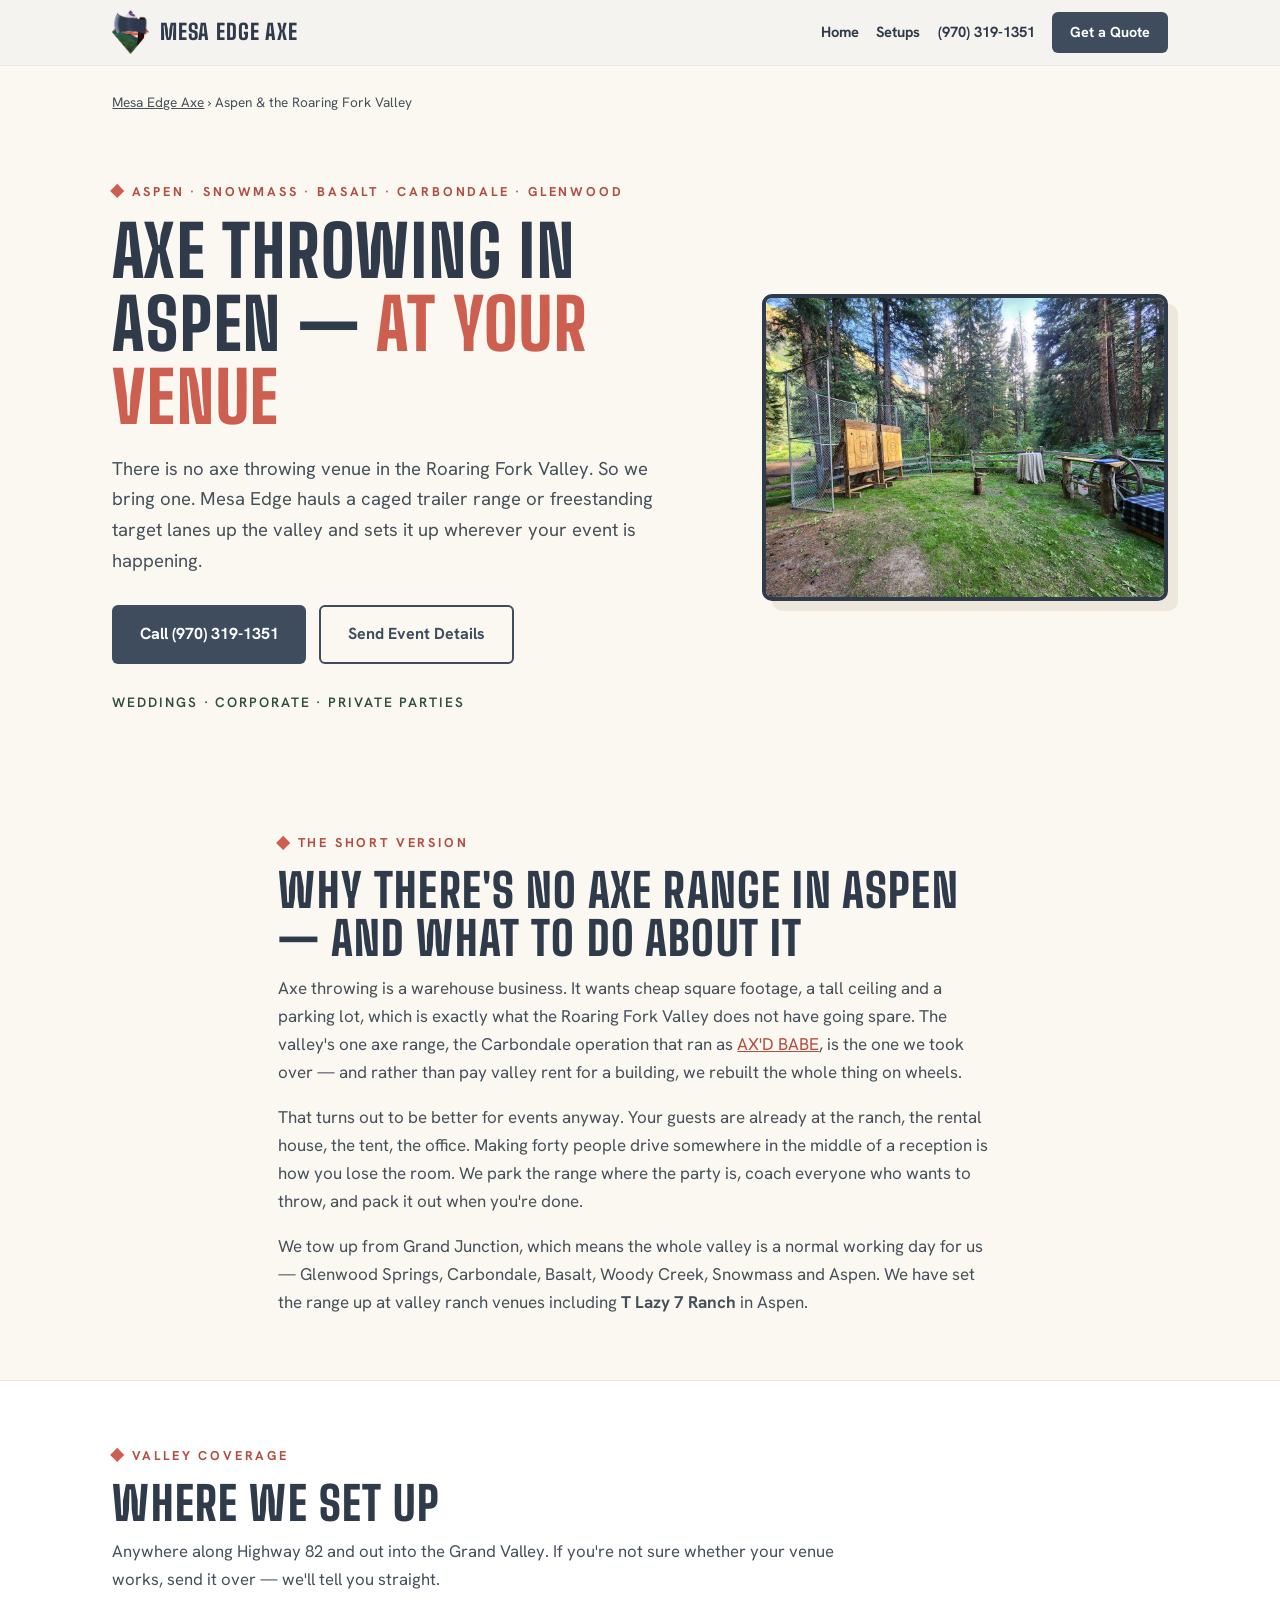
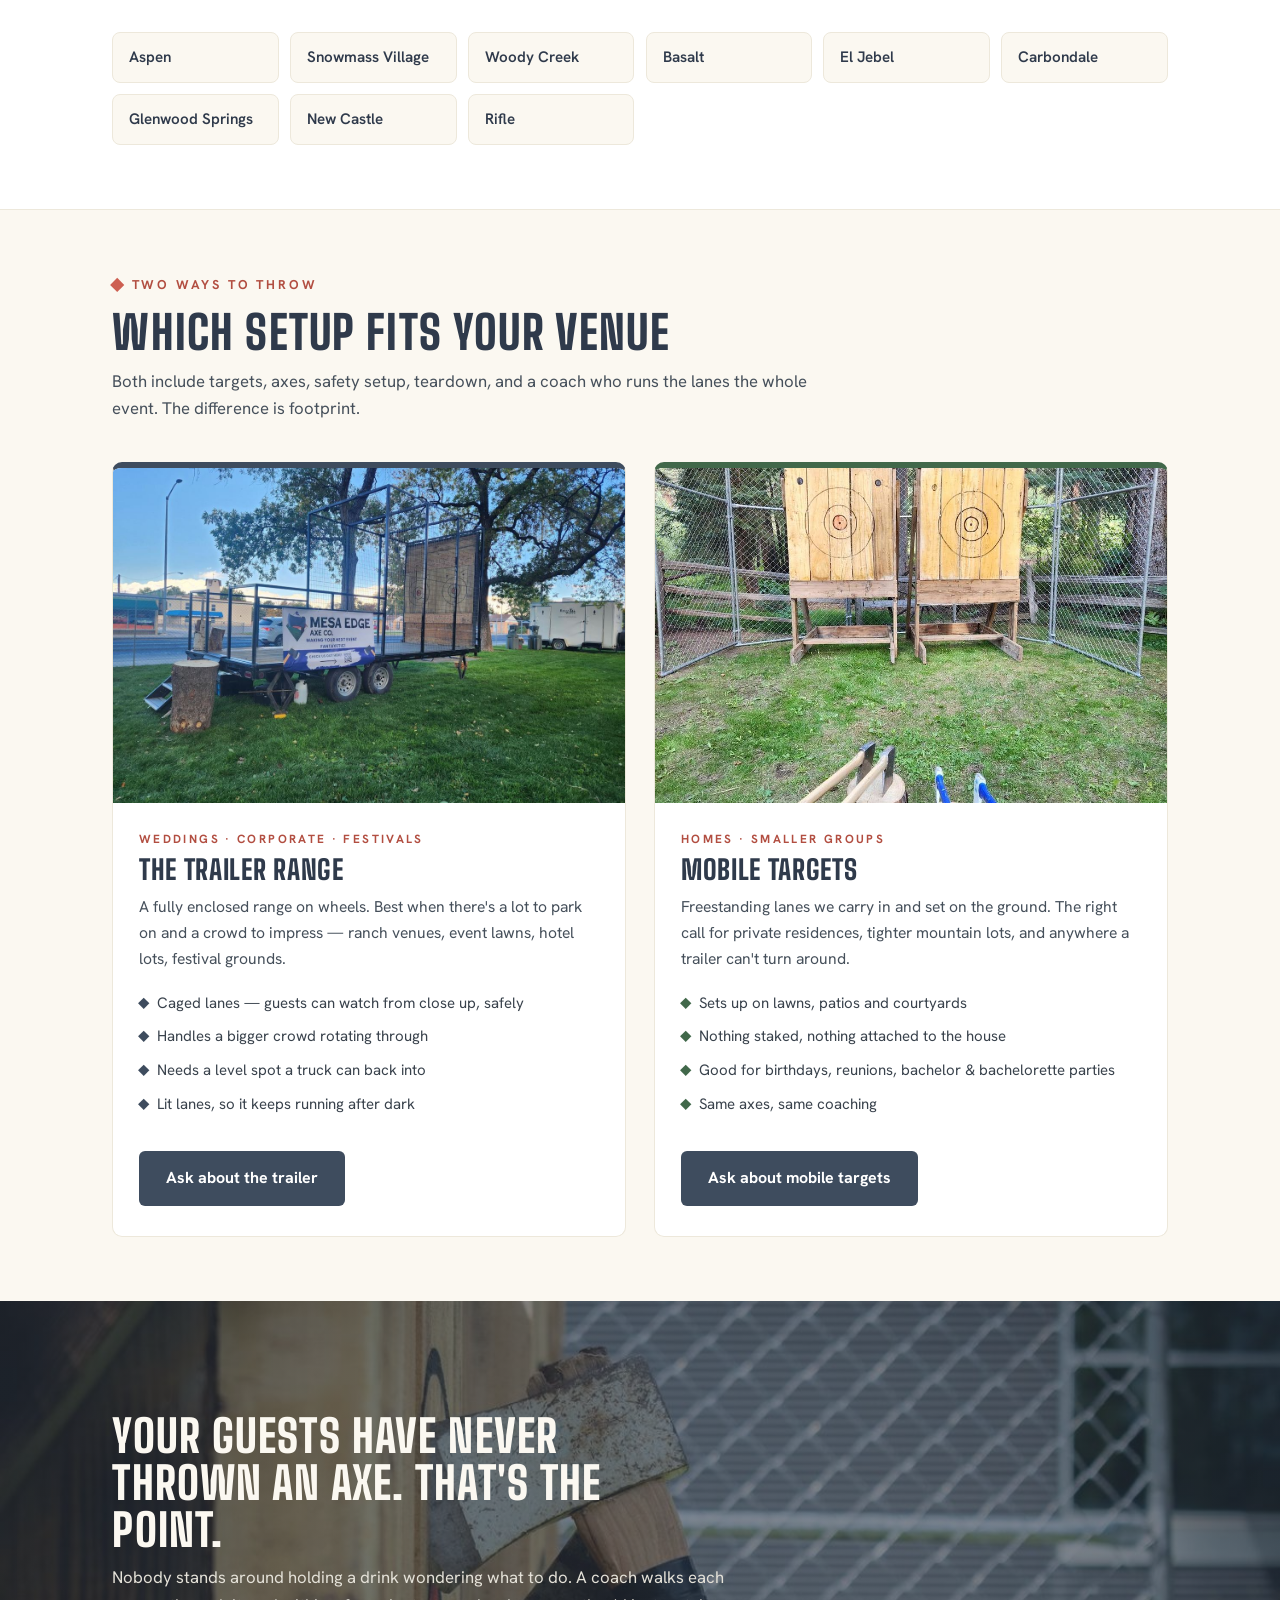
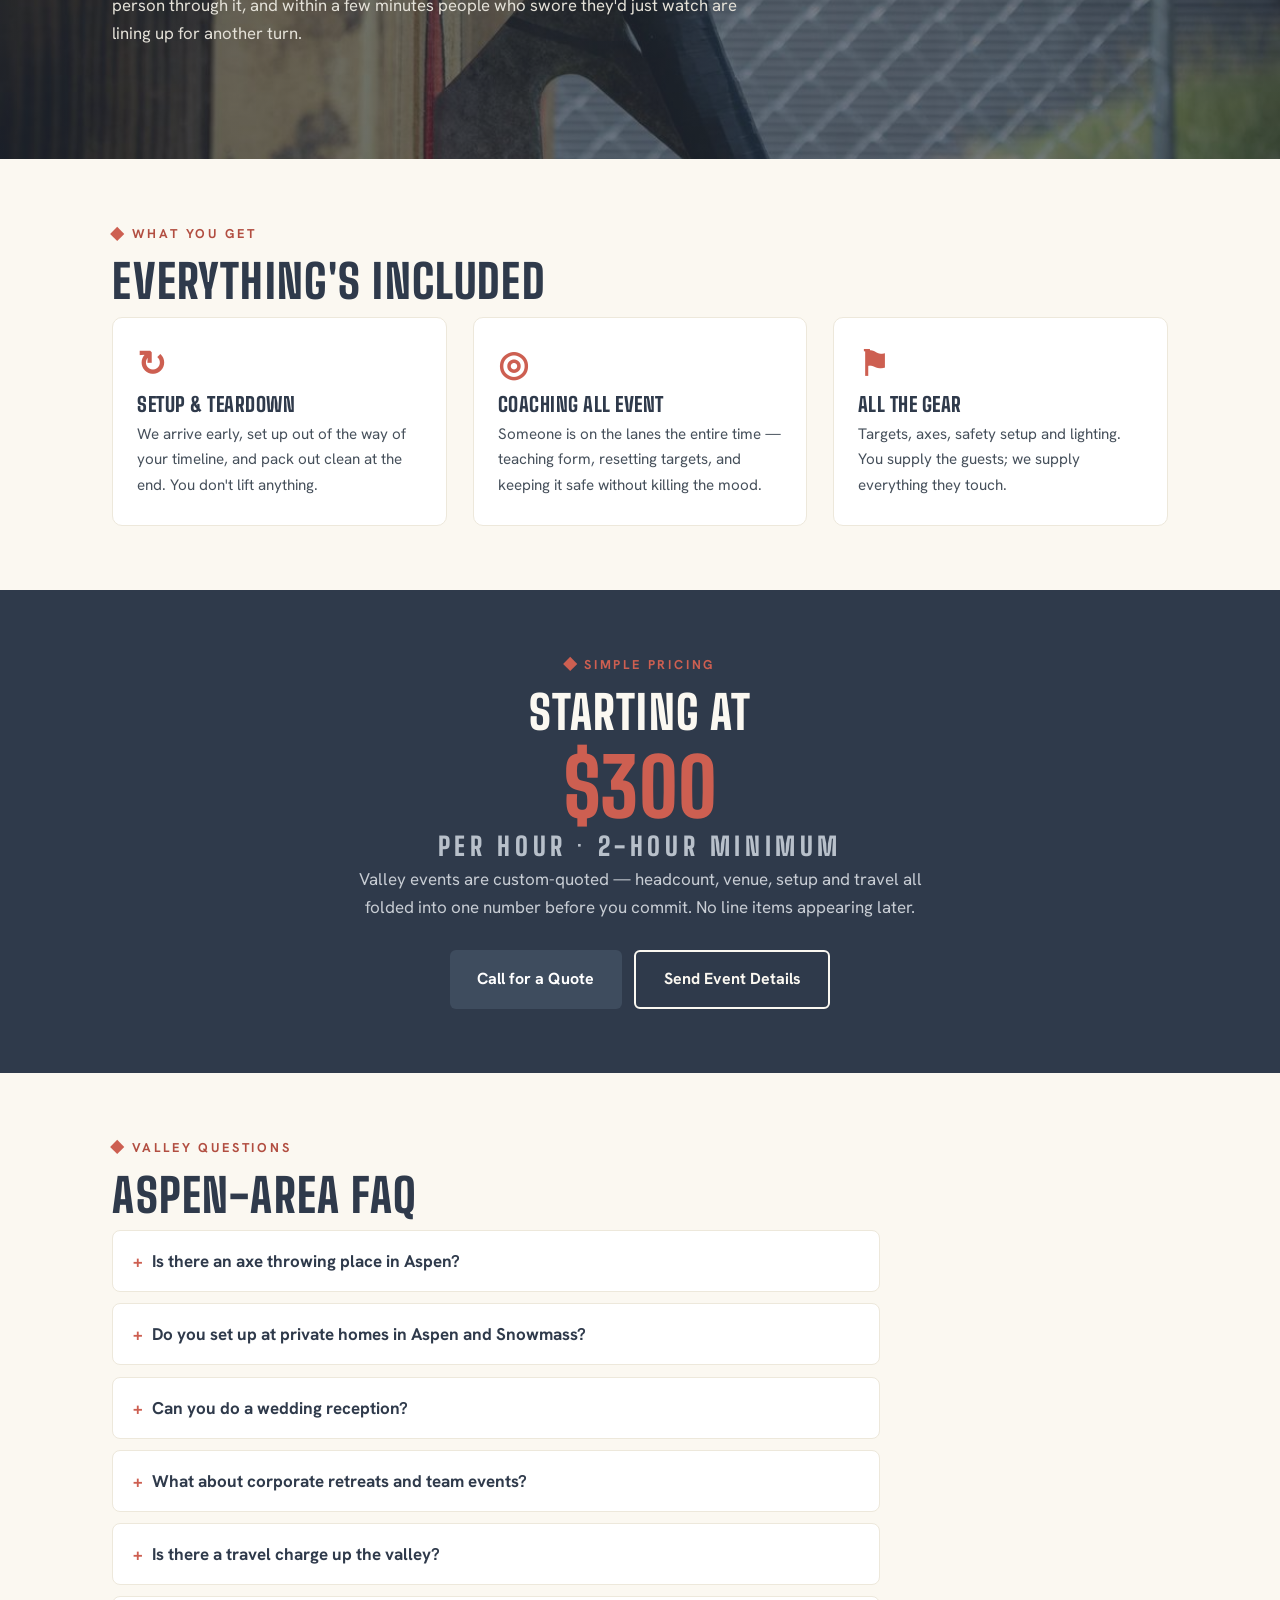
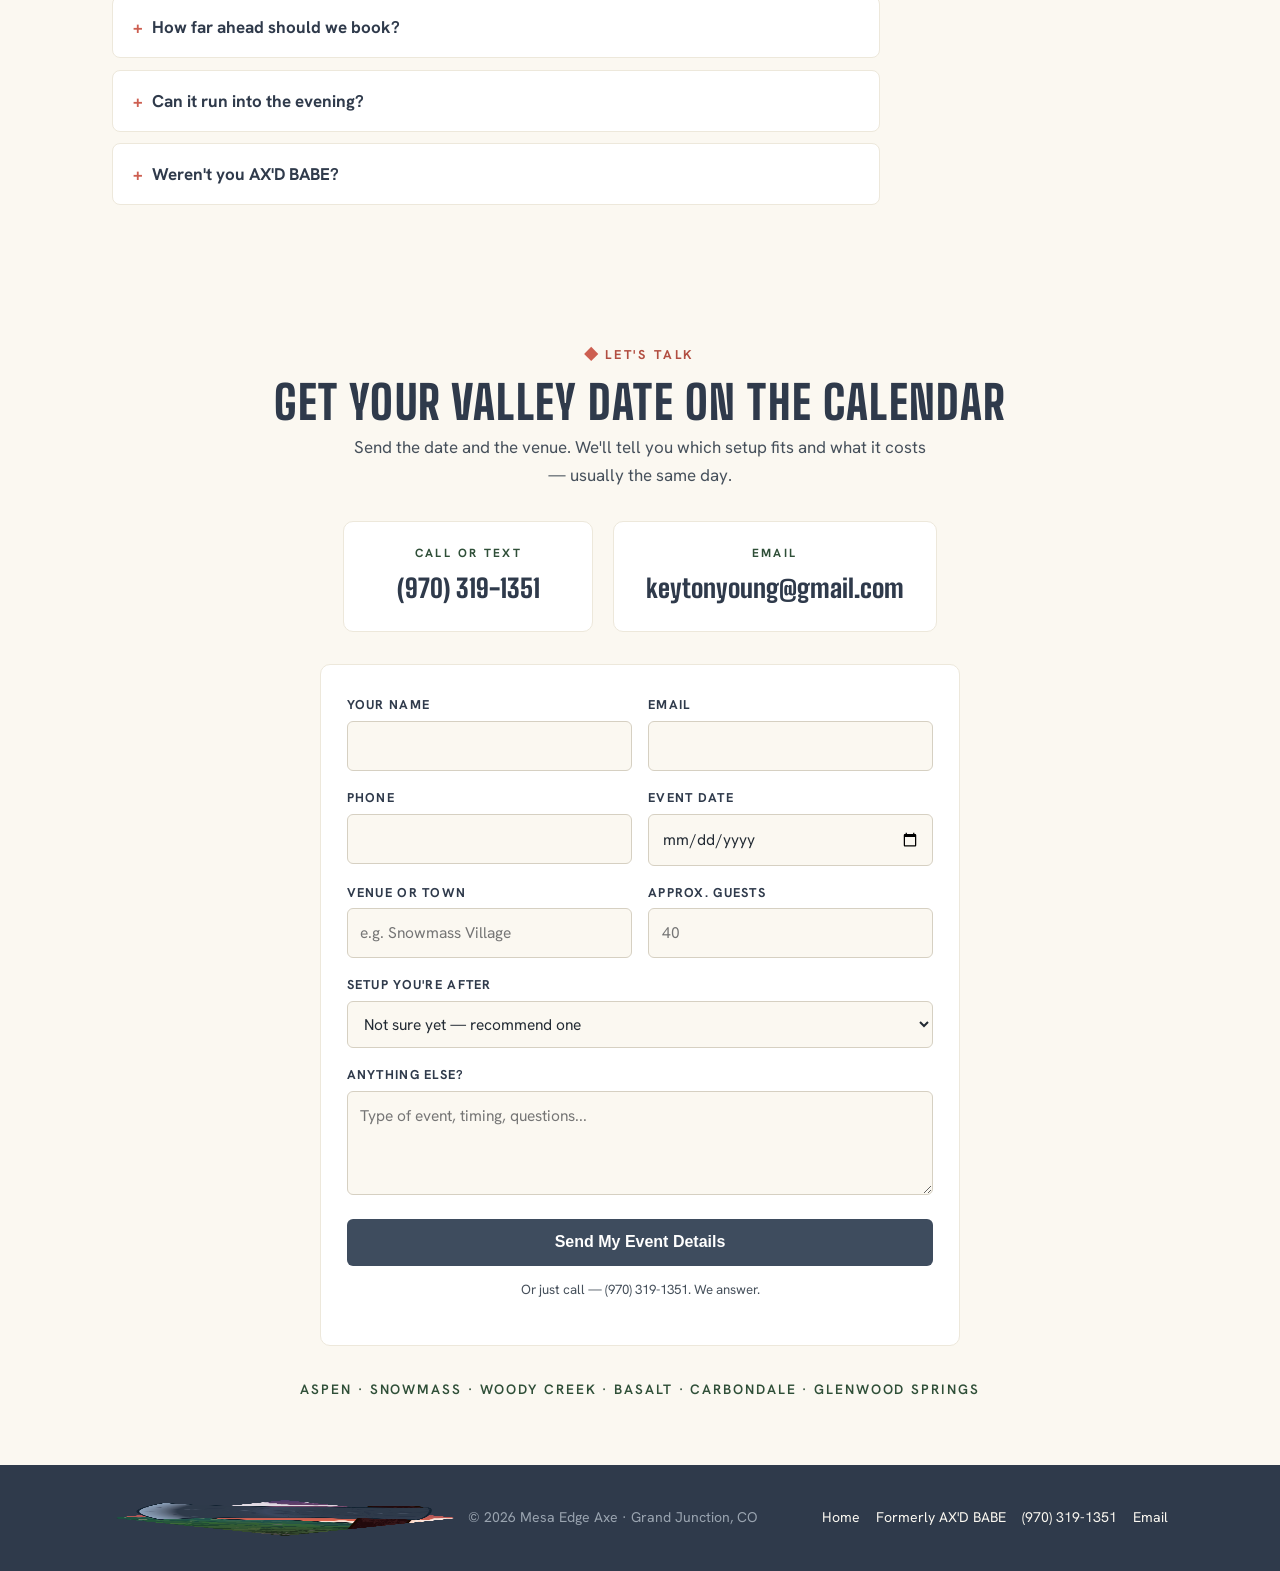
==== aspen/index.html @ 4898f904 "Add Aspen and Roaring Fork Valley landing page" ====
<!DOCTYPE html>
<html lang="en">
<head>
<meta charset="UTF-8">
<meta name="viewport" content="width=device-width, initial-scale=1.0">
<title>Axe Throwing in Aspen, CO — Mobile Range for Weddings &amp; Events | Mesa Edge Axe</title>
<meta name="description" content="Mobile axe throwing in Aspen, Snowmass, Basalt, Carbondale and Glenwood Springs. We bring a caged trailer range or freestanding targets to your venue — weddings, corporate events, private parties. Call (970) 319-1351.">
<link rel="canonical" href="https://www.mesaedgeaxethrowing.com/aspen/">
<meta name="robots" content="index,follow,max-image-preview:large">
<meta property="og:title" content="Axe Throwing in Aspen &amp; the Roaring Fork Valley | Mesa Edge Axe">
<meta property="og:description" content="A mobile axe throwing range that comes to your Aspen-area venue. Weddings, corporate events and private parties from Glenwood Springs to Aspen.">
<meta property="og:type" content="website">
<meta property="og:url" content="https://www.mesaedgeaxethrowing.com/aspen/">
<meta property="og:image" content="https://www.mesaedgeaxethrowing.com/assets/aspen-wedding-axe-throwing-t-lazy-7-ranch.jpg">
<meta name="twitter:card" content="summary_large_image">
<link rel="icon" type="image/png" href="/assets/mesa-edge-axe-logo.png">
<link rel="preconnect" href="https://fonts.googleapis.com">
<link rel="preconnect" href="https://fonts.gstatic.com" crossorigin>
<link href="https://fonts.googleapis.com/css2?family=Big+Shoulders:opsz,wght@10..72,600;10..72,800&family=Hanken+Grotesk:wght@400;500;600;700&display=swap" rel="stylesheet">
<link rel="stylesheet" href="/assets/style.css">
<script type="application/ld+json">
{
  "@context": "https://schema.org",
  "@graph": [
    {
      "@type": "Service",
      "name": "Mobile axe throwing in Aspen and the Roaring Fork Valley",
      "serviceType": "Mobile axe throwing entertainment",
      "url": "https://www.mesaedgeaxethrowing.com/aspen/",
      "description": "Mesa Edge Axe brings a mobile axe throwing range to weddings, corporate events and private parties in Aspen, Snowmass Village, Basalt, Carbondale and Glenwood Springs, Colorado.",
      "provider": {
        "@type": ["LocalBusiness","EntertainmentBusiness"],
        "@id": "https://www.mesaedgeaxethrowing.com/#business",
        "name": "Mesa Edge Axe",
        "telephone": "+1-970-319-1351",
        "url": "https://www.mesaedgeaxethrowing.com/",
        "address": {"@type":"PostalAddress","addressLocality":"Grand Junction","addressRegion":"CO","addressCountry":"US"}
      },
      "areaServed": [
        { "@type": "City", "name": "Aspen", "address": {"@type":"PostalAddress","addressRegion":"CO","addressCountry":"US"} },
        { "@type": "City", "name": "Snowmass Village", "address": {"@type":"PostalAddress","addressRegion":"CO","addressCountry":"US"} },
        { "@type": "City", "name": "Woody Creek", "address": {"@type":"PostalAddress","addressRegion":"CO","addressCountry":"US"} },
        { "@type": "City", "name": "Basalt", "address": {"@type":"PostalAddress","addressRegion":"CO","addressCountry":"US"} },
        { "@type": "City", "name": "Carbondale", "address": {"@type":"PostalAddress","addressRegion":"CO","addressCountry":"US"} },
        { "@type": "City", "name": "Glenwood Springs", "address": {"@type":"PostalAddress","addressRegion":"CO","addressCountry":"US"} }
      ],
      "offers": { "@type": "Offer", "priceCurrency": "USD", "price": "300", "description": "Events start at $300 per hour with a two-hour minimum. Every event is custom quoted." }
    },
    {
      "@type": "BreadcrumbList",
      "itemListElement": [
        { "@type": "ListItem", "position": 1, "name": "Mesa Edge Axe", "item": "https://www.mesaedgeaxethrowing.com/" },
        { "@type": "ListItem", "position": 2, "name": "Aspen & the Roaring Fork Valley", "item": "https://www.mesaedgeaxethrowing.com/aspen/" }
      ]
    },
    {
      "@type": "FAQPage",
      "mainEntity": [
        { "@type": "Question", "name": "Is there an axe throwing place in Aspen?",
          "acceptedAnswer": { "@type": "Answer", "text": "There is no permanent axe throwing venue in Aspen or the Roaring Fork Valley. Mesa Edge Axe is mobile — we bring a caged trailer range or freestanding target lanes to your venue anywhere from Glenwood Springs to Aspen." } },
        { "@type": "Question", "name": "Do you set up at private homes in Aspen and Snowmass?",
          "acceptedAnswer": { "@type": "Answer", "text": "Yes. The freestanding targets work on a lawn, patio or courtyard, and the trailer range parks in a driveway or turnaround. Nothing is driven into the ground and nothing attaches to the house." } },
        { "@type": "Question", "name": "Can you do a wedding reception in the valley?",
          "acceptedAnswer": { "@type": "Answer", "text": "Yes — valley weddings are a large part of what we do. We have run the range at ranch venues including T Lazy 7 Ranch in Aspen. We set up before guests arrive, coach throughout, and tear down at the end." } },
        { "@type": "Question", "name": "How far in advance should an Aspen event be booked?",
          "acceptedAnswer": { "@type": "Answer", "text": "Summer weekends in the valley fill early. Reach out as soon as you have a date, even if the rest of the plan is not settled." } },
        { "@type": "Question", "name": "Is there a travel charge to the Roaring Fork Valley?",
          "acceptedAnswer": { "@type": "Answer", "text": "Travel is part of the custom quote for every event. Tell us the venue and the quote we send covers it — no line items added later." } },
        { "@type": "Question", "name": "Were you AX'D BABE in Carbondale?",
          "acceptedAnswer": { "@type": "Answer", "text": "Yes. Mesa Edge Axe took over the Carbondale operation that ran as AX'D BABE and rebranded it, then rebuilt it as a fully mobile range." } }
      ]
    }
  ]
}
</script>
</head>
<body>

<nav>
  <div class="nav-inner">
    <a class="brand" href="/" aria-label="Mesa Edge Axe home">
      <img src="/assets/mesa-edge-axe-logo.png" alt="Mesa Edge Axe logo" width="346" height="420">
      <span>MESA EDGE AXE</span>
    </a>
    <div class="nav-right">
      <a class="nav-link" href="/">Home</a>
      <a class="nav-link" href="#setups">Setups</a>
      <a class="nav-link" href="tel:+19703191351">(970) 319-1351</a>
      <a class="btn btn-sunset" href="#contact">Get a Quote</a>
    </div>
  </div>
</nav>

<div class="wrap crumbs"><a href="/">Mesa Edge Axe</a> › Aspen &amp; the Roaring Fork Valley</div>

<header class="hero" id="top">
  <div class="wrap hero-grid">
    <div>
      <span class="eyebrow">Aspen · Snowmass · Basalt · Carbondale · Glenwood</span>
      <h1>Axe throwing in Aspen — <span class="accent">at your venue</span></h1>
      <p class="lede">There is no axe throwing venue in the Roaring Fork Valley. So we bring one. Mesa Edge hauls a caged trailer range or freestanding target lanes up the valley and sets it up wherever your event is happening.</p>
      <div class="hero-ctas">
        <a class="btn btn-sunset" href="tel:+19703191351">Call (970) 319-1351</a>
        <a class="btn btn-line" href="#contact">Send Event Details</a>
      </div>
      <p class="hero-tag">Weddings · Corporate · Private parties</p>
    </div>
    <div class="hero-logo">
      <img class="hero-photo" src="/assets/aspen-wedding-axe-throwing-t-lazy-7-ranch.jpg" alt="Mesa Edge Axe mobile axe throwing setup at a wedding at T Lazy 7 Ranch in Aspen, Colorado" width="1200" height="900" fetchpriority="high">
    </div>
  </div>
</header>

<section>
  <div class="wrap prose" style="max-width:48rem">
    <span class="eyebrow">The Short Version</span>
    <h2>Why there's no axe range in Aspen — and what to do about it</h2>
    <p>Axe throwing is a warehouse business. It wants cheap square footage, a tall ceiling and a parking lot, which is exactly what the Roaring Fork Valley does not have going spare. The valley's one axe range, the Carbondale operation that ran as <a href="/axd-babe/">AX'D BABE</a>, is the one we took over — and rather than pay valley rent for a building, we rebuilt the whole thing on wheels.</p>
    <p>That turns out to be better for events anyway. Your guests are already at the ranch, the rental house, the tent, the office. Making forty people drive somewhere in the middle of a reception is how you lose the room. We park the range where the party is, coach everyone who wants to throw, and pack it out when you're done.</p>
    <p>We tow up from Grand Junction, which means the whole valley is a normal working day for us — Glenwood Springs, Carbondale, Basalt, Woody Creek, Snowmass and Aspen. We have set the range up at valley ranch venues including <strong>T Lazy 7 Ranch</strong> in Aspen.</p>
  </div>
</section>

<section class="areas">
  <div class="wrap">
    <span class="eyebrow">Valley Coverage</span>
    <h2>Where we set up</h2>
    <p class="section-intro">Anywhere along Highway 82 and out into the Grand Valley. If you're not sure whether your venue works, send it over — we'll tell you straight.</p>
    <div class="town-grid">
      <div class="town">Aspen</div>
      <div class="town">Snowmass Village</div>
      <div class="town">Woody Creek</div>
      <div class="town">Basalt</div>
      <div class="town">El Jebel</div>
      <div class="town">Carbondale</div>
      <div class="town">Glenwood Springs</div>
      <div class="town">New Castle</div>
      <div class="town">Rifle</div>
    </div>
  </div>
</section>

<section id="setups">
  <div class="wrap">
    <span class="eyebrow">Two Ways to Throw</span>
    <h2>Which setup fits your venue</h2>
    <p class="section-intro">Both include targets, axes, safety setup, teardown, and a coach who runs the lanes the whole event. The difference is footprint.</p>
    <div class="setup-grid">
      <div class="setup trailer">
        <div class="photo"><img src="/assets/mesa-edge-trailer-range.jpg" alt="The Mesa Edge enclosed trailer axe throwing range, open and set up for guests" width="1200" height="900" loading="lazy"></div>
        <div class="body">
          <span class="kicker">Weddings · Corporate · Festivals</span>
          <h3>The Trailer Range</h3>
          <p class="desc">A fully enclosed range on wheels. Best when there's a lot to park on and a crowd to impress — ranch venues, event lawns, hotel lots, festival grounds.</p>
          <ul class="specs">
            <li>Caged lanes — guests can watch from close up, safely</li>
            <li>Handles a bigger crowd rotating through</li>
            <li>Needs a level spot a truck can back into</li>
            <li>Lit lanes, so it keeps running after dark</li>
          </ul>
          <a class="btn btn-slate" href="#contact">Ask about the trailer</a>
        </div>
      </div>
      <div class="setup mobile">
        <div class="photo"><img src="/assets/aspen-wedding-axe-throwing-targets-t-lazy-7-ranch.jpg" alt="Freestanding Mesa Edge axe throwing targets set up on grass for an Aspen wedding at T Lazy 7 Ranch" width="900" height="1200" loading="lazy"></div>
        <div class="body">
          <span class="kicker">Homes · Smaller groups</span>
          <h3>Mobile Targets</h3>
          <p class="desc">Freestanding lanes we carry in and set on the ground. The right call for private residences, tighter mountain lots, and anywhere a trailer can't turn around.</p>
          <ul class="specs">
            <li>Sets up on lawns, patios and courtyards</li>
            <li>Nothing staked, nothing attached to the house</li>
            <li>Good for birthdays, reunions, bachelor &amp; bachelorette parties</li>
            <li>Same axes, same coaching</li>
          </ul>
          <a class="btn btn-slate" href="#contact">Ask about mobile targets</a>
        </div>
      </div>
    </div>
  </div>
</section>

<div class="band" role="img" aria-label="Two throwing axes buried in a Mesa Edge wooden target" style="background-image:url('/assets/mesa-edge-axe-target-axes.jpg')">
  <div class="wrap">
    <h2>Your guests have never thrown an axe. That's the point.</h2>
    <p>Nobody stands around holding a drink wondering what to do. A coach walks each person through it, and within a few minutes people who swore they'd just watch are lining up for another turn.</p>
  </div>
</div>

<section>
  <div class="wrap">
    <span class="eyebrow">What You Get</span>
    <h2>Everything's included</h2>
    <div class="steps">
      <div class="step"><span class="n">↻</span><h3>Setup &amp; teardown</h3><p>We arrive early, set up out of the way of your timeline, and pack out clean at the end. You don't lift anything.</p></div>
      <div class="step"><span class="n">◎</span><h3>Coaching all event</h3><p>Someone is on the lanes the entire time — teaching form, resetting targets, and keeping it safe without killing the mood.</p></div>
      <div class="step"><span class="n">⚑</span><h3>All the gear</h3><p>Targets, axes, safety setup and lighting. You supply the guests; we supply everything they touch.</p></div>
    </div>
  </div>
</section>

<section class="pricing">
  <div class="wrap">
    <span class="eyebrow">Simple Pricing</span>
    <h2>Starting At</h2>
    <p class="rate">$300<small>PER HOUR · 2-HOUR MINIMUM</small></p>
    <p>Valley events are custom-quoted — headcount, venue, setup and travel all folded into one number before you commit. No line items appearing later.</p>
    <div class="hero-ctas">
      <a class="btn btn-sunset" href="tel:+19703191351">Call for a Quote</a>
      <a class="btn btn-line" style="border-color:var(--cloud);color:var(--cloud)" href="#contact">Send Event Details</a>
    </div>
  </div>
</section>

<section id="faq">
  <div class="wrap">
    <span class="eyebrow">Valley Questions</span>
    <h2>Aspen-area FAQ</h2>
    <div class="faq">
      <details><summary>Is there an axe throwing place in Aspen?</summary><p>No — there's no permanent axe range in Aspen or anywhere in the Roaring Fork Valley. Mesa Edge is the mobile version: we bring the range to your venue instead.</p></details>
      <details><summary>Do you set up at private homes in Aspen and Snowmass?</summary><p>Regularly. The freestanding targets go on a lawn, patio or courtyard, and the trailer parks in a driveway or turnaround if there's room to back in. Nothing gets staked into the ground and nothing is attached to the house.</p></details>
      <details><summary>Can you do a wedding reception?</summary><p>Yes, and valley weddings are a big part of our summer. We've run the range at ranch venues including T Lazy 7 Ranch in Aspen. We set up before guests arrive so it's ready the moment the reception opens up.</p></details>
      <details><summary>What about corporate retreats and team events?</summary><p>Works well — it's the rare activity where the people who aren't competitive still have a good time watching. Tell us your headcount and how long you have the group for.</p></details>
      <details><summary>Is there a travel charge up the valley?</summary><p>Travel is built into the quote. You get one number for the whole event before you decide.</p></details>
      <details><summary>How far ahead should we book?</summary><p>Summer weekends in the valley go early. If you have a date, reach out now — the details can come later.</p></details>
      <details><summary>Can it run into the evening?</summary><p>Yes. The lanes are lit, so receptions and after-dark parties are no problem.</p></details>
      <details><summary>Weren't you AX'D BABE?</summary><p>That was the Carbondale range we took over. Same operation, rebranded as Mesa Edge Axe and rebuilt to be fully mobile. <a href="/axd-babe/">More here →</a></p></details>
    </div>
  </div>
</section>

<section class="contact" id="contact">
  <div class="wrap">
    <span class="eyebrow" style="justify-content:center">Let's Talk</span>
    <h2>Get your valley date on the calendar</h2>
    <p class="sub">Send the date and the venue. We'll tell you which setup fits and what it costs — usually the same day.</p>
    <div class="contact-cards">
      <a class="ccard" href="tel:+19703191351">
        <div class="label">Call or Text</div>
        <div class="value">(970) 319-1351</div>
      </a>
      <a class="ccard" href="mailto:keytonyoung@gmail.com?subject=Aspen%20Area%20Axe%20Throwing%20Quote">
        <div class="label">Email</div>
        <div class="value">keytonyoung@gmail.com</div>
      </a>
    </div>
    <form class="quote-form" action="#contact" method="POST">
      <div class="row">
        <div class="field"><label for="name">Your name</label><input id="name" type="text" name="name" autocomplete="name" required></div>
        <div class="field"><label for="email">Email</label><input id="email" type="email" name="email" autocomplete="email" required></div>
      </div>
      <div class="row">
        <div class="field"><label for="phone">Phone</label><input id="phone" type="tel" name="phone" autocomplete="tel"></div>
        <div class="field"><label for="date">Event date</label><input id="date" type="date" name="event_date"></div>
      </div>
      <div class="row">
        <div class="field"><label for="location">Venue or town</label><input id="location" type="text" name="location" placeholder="e.g. Snowmass Village"></div>
        <div class="field"><label for="guests">Approx. guests</label><input id="guests" type="number" name="guest_count" min="1" placeholder="40"></div>
      </div>
      <div class="field">
        <label for="setup">Setup you're after</label>
        <select id="setup" name="setup">
          <option value="Not sure yet">Not sure yet — recommend one</option>
          <option value="Trailer range">The trailer range</option>
          <option value="Mobile targets">Freestanding mobile targets</option>
        </select>
      </div>
      <div class="field"><label for="message">Anything else?</label><textarea id="message" name="message" placeholder="Type of event, timing, questions..."></textarea></div>
      <input class="hp" type="text" name="_gotcha" tabindex="-1" autocomplete="off" aria-hidden="true">
      <input type="hidden" name="_subject" value="Mesa Edge Axe — Aspen page quote request">
      <input type="hidden" name="page" value="aspen">
      <button class="btn btn-sunset" type="submit">Send My Event Details</button>
      <p class="form-note">Or just call — (970) 319-1351. We answer.</p>
      <p class="form-status" id="formStatus" role="status"></p>
    </form>
    <p class="area">Aspen · Snowmass · Woody Creek · Basalt · Carbondale · Glenwood Springs</p>
  </div>
</section>

<footer>
  <div class="foot-inner">
    <div class="foot-brand">
      <img src="/assets/mesa-edge-axe-logo.png" alt="" width="346" height="420">
      <span>© 2026 Mesa Edge Axe · Grand Junction, CO</span>
    </div>
    <div class="foot-links">
      <a href="/">Home</a>
      <a href="/axd-babe/">Formerly AX'D BABE</a>
      <a href="tel:+19703191351">(970) 319-1351</a>
      <a href="mailto:keytonyoung@gmail.com">Email</a>
    </div>
  </div>
</footer>

<script>
(function(){
  var f=document.querySelector('.quote-form'); if(!f) return;
  var s=document.getElementById('formStatus');
  var act=f.getAttribute('action')||'';
  var live = act.indexOf('formspree.io') >= 0;
  function val(n){ var el=f.querySelector('[name="'+n+'"]'); return el ? el.value.trim() : ''; }
  f.addEventListener('submit', function(e){
    e.preventDefault();
    var btn=f.querySelector('button[type=submit]');
    if(!live){
      var body = 'Name: '+val('name')+'\n'
               + 'Email: '+val('email')+'\n'
               + 'Phone: '+val('phone')+'\n'
               + 'Event date: '+val('event_date')+'\n'
               + 'Venue or town: '+val('location')+'\n'
               + 'Approx. guests: '+val('guest_count')+'\n'
               + 'Setup: '+val('setup')+'\n\n'
               + val('message');
      s.textContent='Opening your email app \u2014 if nothing happens, call (970) 319-1351.';
      s.style.color='#46505B';
      window.location.href='mailto:keytonyoung@gmail.com?subject='
        + encodeURIComponent('Axe Throwing Quote Request')
        + '&body=' + encodeURIComponent(body);
      return;
    }
    btn.disabled=true; s.textContent='Sending\u2026'; s.style.color='#46505B';
    fetch(f.action,{method:'POST',body:new FormData(f),headers:{'Accept':'application/json'}})
      .then(function(r){
        if(r.ok){ f.reset(); s.textContent='Got it \u2014 we\u2019ll be in touch shortly.'; s.style.color='#2F4F38'; }
        else { s.textContent='Something went wrong. Please call (970) 319-1351.'; s.style.color='#B24E41'; }
      })
      .catch(function(){ s.textContent='Something went wrong. Please call (970) 319-1351.'; s.style.color='#B24E41'; })
      .finally(function(){ btn.disabled=false; });
  });
})();
</script>

</body>
</html>
---- assets/style.css ----
:root{
  --cloud:#FBF8F1;
  --cloud-deep:#EDE8DB;
  --slate:#3E4C5E;
  --slate-deep:#2F3A4B;
  --pine:#41684A;
  --pine-deep:#2F4F38;
  --sunset:#CD5F51;
  --sunset-deep:#B24E41;
  --ink:#222A33;
  --muted:#46505B;
  --maxw:1100px;
}
*{margin:0;padding:0;box-sizing:border-box}
html{scroll-behavior:smooth}
@media (prefers-reduced-motion: reduce){
  html{scroll-behavior:auto}
  *,*::before,*::after{animation:none!important;transition:none!important}
}
body{
  font-family:'Hanken Grotesk',system-ui,-apple-system,sans-serif;
  background:var(--cloud);color:var(--ink);line-height:1.65;font-size:17px;
}
h1,h2,h3{
  font-family:'Big Shoulders','Hanken Grotesk',sans-serif;font-weight:800;
  text-transform:uppercase;letter-spacing:.025em;line-height:1.04;color:var(--slate-deep);
}
.wrap{max-width:var(--maxw);margin:0 auto;padding:0 1.4rem}
img{max-width:100%;display:block;height:auto}
a{color:var(--sunset-deep)}
.eyebrow{
  font-weight:700;font-size:.8rem;letter-spacing:.22em;text-transform:uppercase;
  color:var(--sunset-deep);display:flex;align-items:center;gap:.55rem;margin-bottom:.8rem;
}
.eyebrow::before{content:"";width:.65rem;height:.65rem;background:var(--sunset);transform:rotate(45deg);flex:none}
.btn{
  display:inline-flex;align-items:center;gap:.5rem;font-weight:700;text-decoration:none;font-size:1rem;
  padding:.9rem 1.7rem;border-radius:6px;transition:transform .12s ease, background .12s ease;border:0;cursor:pointer;
}
.btn:hover{transform:translateY(-2px)}
.btn-sunset,.btn-slate{background:var(--slate);color:#fff}
.btn-sunset:hover,.btn-slate:hover{background:var(--slate-deep)}
.btn-line{border:2px solid var(--slate);color:var(--slate);background:transparent}
.btn-line:hover{background:var(--slate);color:#fff}

/* Nav */
nav{position:sticky;top:0;z-index:50;background:rgba(245,243,238,.94);backdrop-filter:blur(8px);border-bottom:1px solid var(--cloud-deep)}
.nav-inner{max-width:var(--maxw);margin:0 auto;padding:.65rem 1.4rem;display:flex;align-items:center;justify-content:space-between;gap:1rem}
.brand{display:flex;align-items:center;gap:.7rem;text-decoration:none}
.brand img{height:44px;width:auto}
.brand span{font-family:'Big Shoulders','Hanken Grotesk',sans-serif;font-weight:800;font-size:1.35rem;letter-spacing:.04em;color:var(--slate-deep)}
.nav-right{display:flex;align-items:center;gap:1.1rem}
.nav-link{font-weight:700;color:var(--slate-deep);text-decoration:none;font-size:.92rem}
.nav-link:hover{color:var(--sunset-deep)}
.nav-right .btn{padding:.55rem 1.1rem;font-size:.9rem}
@media(max-width:700px){.nav-link{display:none}.brand span{font-size:1.1rem}}

/* Hero */
.hero{padding:4.2rem 0 3.4rem;position:relative;overflow:hidden}
.hero-grid{display:grid;grid-template-columns:1.2fr .8fr;gap:2.5rem;align-items:center}
.hero h1{font-size:clamp(2.6rem,6.2vw,4.4rem)}
.hero h1 .accent{color:var(--sunset)}
.hero p.lede{font-size:1.16rem;color:var(--muted);max-width:34rem;margin:1.2rem 0 1.8rem}
.hero-ctas{display:flex;gap:.8rem;flex-wrap:wrap}
.hero-tag{margin-top:1.7rem;font-weight:600;font-size:.85rem;letter-spacing:.14em;text-transform:uppercase;color:var(--pine-deep)}
.hero-logo{display:flex;justify-content:center}
.hero-photo{width:min(430px,86vw);border-radius:10px;border:4px solid var(--slate-deep);box-shadow:10px 10px 0 var(--cloud-deep)}
@media(max-width:820px){
  .hero{padding-top:2.6rem}
  .hero-grid{grid-template-columns:1fr;text-align:center}
  .hero p.lede{margin-left:auto;margin-right:auto}
  .hero-ctas{justify-content:center}
  .hero-logo{order:-1}
  .hero-photo{width:min(340px,80vw)}
  .eyebrow{justify-content:center}
}

section{padding:4rem 0}
section h2{font-size:clamp(1.9rem,4.2vw,2.9rem);margin-bottom:.7rem}
section h3{font-size:1.35rem;margin-bottom:.5rem}
.section-intro{max-width:46rem;color:var(--muted);margin-bottom:2.4rem;font-size:1.05rem}
.prose p{margin-bottom:1.05rem;color:var(--muted)}
.prose p:last-child{margin-bottom:0}

/* Setups */
.setup-grid{display:grid;grid-template-columns:1fr 1fr;gap:1.8rem}
.setup{background:#fff;border:1px solid var(--cloud-deep);border-radius:10px;overflow:hidden;display:flex;flex-direction:column}
.setup .photo{aspect-ratio:16/10.5;overflow:hidden}
.setup .photo img{width:100%;height:100%;object-fit:cover}
.setup .body{padding:1.7rem 1.6rem 1.9rem;display:flex;flex-direction:column;flex:1}
.setup .kicker{font-weight:700;font-size:.74rem;letter-spacing:.2em;text-transform:uppercase;color:var(--sunset-deep);margin-bottom:.4rem}
.setup h3{font-size:1.7rem;margin-bottom:.6rem}
.setup p.desc{color:var(--muted);font-size:.98rem;margin-bottom:1.2rem}
.specs{list-style:none;margin-bottom:1.6rem;flex:1}
.specs li{display:flex;gap:.65rem;align-items:baseline;font-size:.94rem;margin-bottom:.55rem;color:#39424C}
.specs li::before{content:"";width:.5rem;height:.5rem;flex:none;transform:rotate(45deg) translateY(-1px)}
.setup.trailer .specs li::before{background:var(--slate)}
.setup.mobile .specs li::before{background:var(--pine)}
.setup.trailer{border-top:6px solid var(--slate)}
.setup.mobile{border-top:6px solid var(--pine)}
.setup .btn{align-self:flex-start}
@media(max-width:780px){.setup-grid{grid-template-columns:1fr}}

/* Band */
.band{position:relative;background-size:cover;background-position:center 35%;padding:7rem 0}
.band::after{content:"";position:absolute;inset:0;background:linear-gradient(rgba(43,54,69,.58),rgba(43,54,69,.58))}
.band .wrap{position:relative;z-index:2}
.band h2{color:var(--cloud);font-size:clamp(1.9rem,4vw,2.8rem);max-width:26ch}
.band p{color:#E4E1D8;max-width:40rem;margin-top:.7rem;font-size:1.05rem}

/* Steps */
.steps{display:grid;grid-template-columns:repeat(3,1fr);gap:1.6rem}
.step{background:#fff;border:1px solid var(--cloud-deep);border-radius:10px;padding:1.7rem 1.5rem}
.step .n{font-family:'Big Shoulders','Hanken Grotesk',sans-serif;font-weight:800;font-size:2.2rem;color:var(--sunset);line-height:1}
.step h3{font-size:1.25rem;margin:.6rem 0 .5rem}
.step p{font-size:.95rem;color:var(--muted)}
@media(max-width:760px){.steps{grid-template-columns:1fr}}

/* Areas */
.areas{background:#fff;border-top:1px solid var(--cloud-deep);border-bottom:1px solid var(--cloud-deep)}
.town-grid{display:grid;grid-template-columns:repeat(auto-fit,minmax(150px,1fr));gap:.7rem;margin-top:1.6rem}
.town{background:var(--cloud);border:1px solid var(--cloud-deep);border-radius:8px;padding:.75rem 1rem;font-weight:600;font-size:.95rem;color:var(--slate-deep)}

/* Pricing */
.pricing{background:var(--slate-deep);color:var(--cloud);text-align:center}
.pricing h2{color:var(--cloud)}
.pricing .rate{font-family:'Big Shoulders','Hanken Grotesk',sans-serif;font-weight:800;font-size:clamp(3rem,8vw,5rem);color:var(--sunset);line-height:1;margin:.6rem auto .3rem}
.pricing .rate small{display:block;font-size:.32em;color:#B8C0CA;letter-spacing:.18em;margin-top:.45rem}
.pricing p{max-width:38rem;margin:0 auto 1.8rem;color:#C8CDD4}
.pricing .hero-ctas{justify-content:center}
.pricing .eyebrow{justify-content:center;color:var(--sunset)}

/* FAQ */
.faq{max-width:48rem}
.faq details{background:#fff;border:1px solid var(--cloud-deep);border-radius:8px;padding:1rem 1.2rem;margin-bottom:.7rem}
.faq summary{font-weight:700;cursor:pointer;color:var(--slate-deep);list-style:none}
.faq summary::-webkit-details-marker{display:none}
.faq summary::before{content:"+";color:var(--sunset);font-weight:800;margin-right:.6rem}
.faq details[open] summary::before{content:"–"}
.faq details p{margin-top:.7rem;color:var(--muted);font-size:.97rem}

/* Contact + form */
.contact{text-align:center}
.contact h2{margin-bottom:.4rem}
.contact .sub{color:var(--muted);max-width:36rem;margin:0 auto 2rem}
.contact-cards{display:flex;gap:1.2rem;justify-content:center;flex-wrap:wrap;margin-bottom:2rem}
.ccard{background:#fff;border:1px solid var(--cloud-deep);border-radius:10px;padding:1.4rem 2rem;text-decoration:none;min-width:250px;transition:transform .12s ease, box-shadow .12s ease}
.ccard:hover{transform:translateY(-3px);box-shadow:0 10px 26px rgba(43,54,69,.12)}
.ccard .label{font-weight:700;font-size:.74rem;letter-spacing:.2em;text-transform:uppercase;color:var(--pine-deep)}
.ccard .value{font-family:'Big Shoulders','Hanken Grotesk',sans-serif;font-weight:800;font-size:1.6rem;color:var(--slate-deep);margin-top:.2rem;word-break:break-word}
.ccard:hover .value{color:var(--sunset-deep)}
.quote-form{max-width:40rem;margin:0 auto;text-align:left;background:#fff;border:1px solid var(--cloud-deep);border-radius:10px;padding:1.8rem 1.6rem}
.quote-form .row{display:grid;grid-template-columns:1fr 1fr;gap:1rem}
@media(max-width:620px){.quote-form .row{grid-template-columns:1fr}}
.quote-form label{display:block;font-weight:700;font-size:.8rem;letter-spacing:.1em;text-transform:uppercase;color:var(--slate-deep);margin:0 0 .35rem}
.quote-form .field{margin-bottom:1rem}
.quote-form input,.quote-form select,.quote-form textarea{
  width:100%;padding:.7rem .8rem;border:1px solid #D6D0C2;border-radius:6px;font:inherit;font-size:.97rem;background:var(--cloud);color:var(--ink);
}
.quote-form input:focus,.quote-form select:focus,.quote-form textarea:focus{outline:2px solid var(--sunset);outline-offset:1px;border-color:var(--sunset)}
.quote-form textarea{min-height:6.5rem;resize:vertical}
.quote-form .hp{position:absolute;left:-9999px;width:1px;height:1px;overflow:hidden}
.quote-form .btn{width:100%;justify-content:center}
.form-note{font-size:.83rem;color:var(--muted);margin-top:.8rem;text-align:center}
.form-status{margin-top:1rem;font-weight:600;text-align:center}
.contact .area{font-weight:600;font-size:.85rem;letter-spacing:.14em;text-transform:uppercase;color:var(--pine-deep);margin-top:2rem}

/* Notice / bridge */
.notice{background:var(--cloud-deep);border-left:5px solid var(--sunset);padding:1.2rem 1.4rem;border-radius:0 8px 8px 0;margin:1.6rem 0}
.notice p{color:#3B4552;margin:0}
.crumbs{font-size:.85rem;color:var(--muted);padding-top:1.6rem}
.crumbs a{color:var(--muted)}
.gallery{display:grid;grid-template-columns:1fr 1fr;gap:1.2rem;margin-top:2rem}
.gallery img{border-radius:10px;border:1px solid var(--cloud-deep);width:100%;aspect-ratio:4/3;object-fit:cover}
@media(max-width:700px){.gallery{grid-template-columns:1fr}}

footer{background:var(--slate-deep);color:#9AA4B0;padding:2.2rem 0;font-size:.88rem}
.foot-inner{max-width:var(--maxw);margin:0 auto;padding:0 1.4rem;display:flex;justify-content:space-between;align-items:center;gap:1rem;flex-wrap:wrap}
.foot-brand{display:flex;align-items:center;gap:.6rem}
.foot-brand img{height:36px}
footer a{color:var(--cloud);text-decoration:none}
footer a:hover{color:var(--sunset)}
.foot-links{display:flex;gap:1rem;flex-wrap:wrap}
:focus-visible{outline:3px solid var(--sunset);outline-offset:2px}
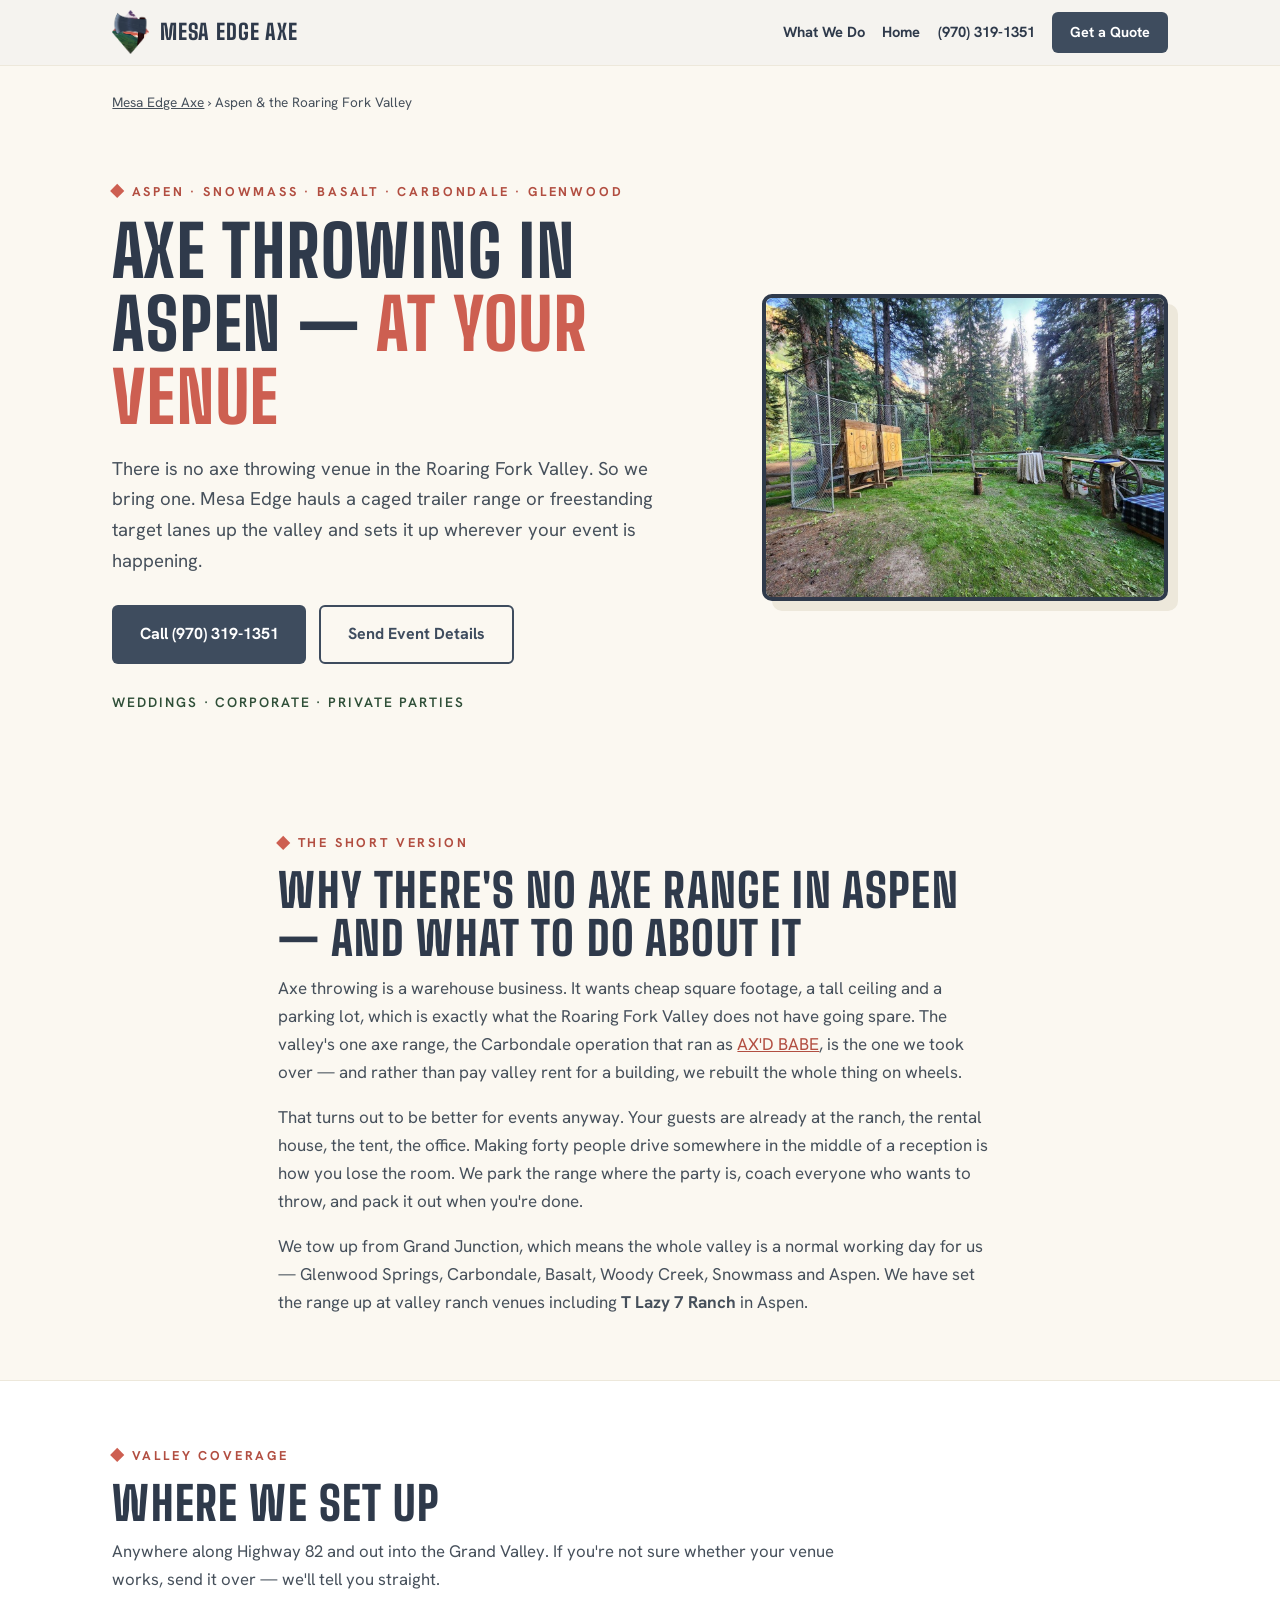
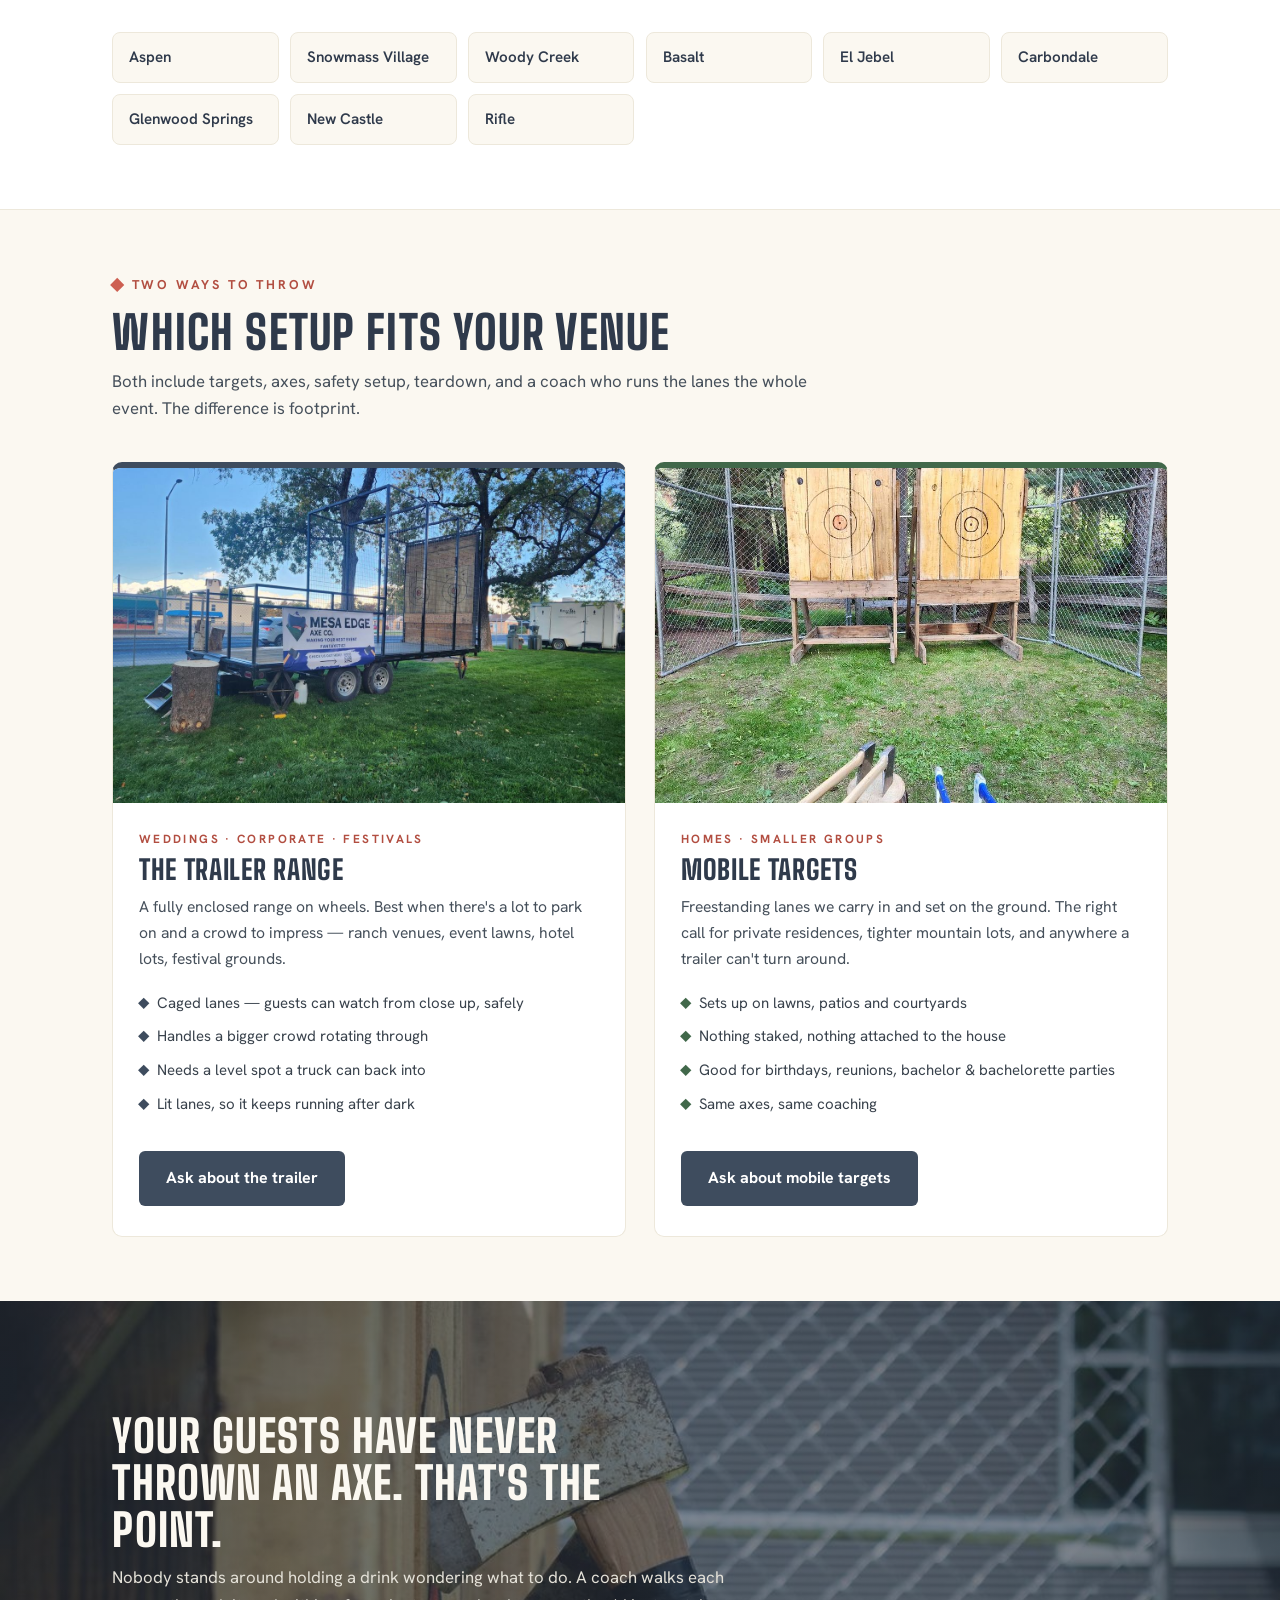
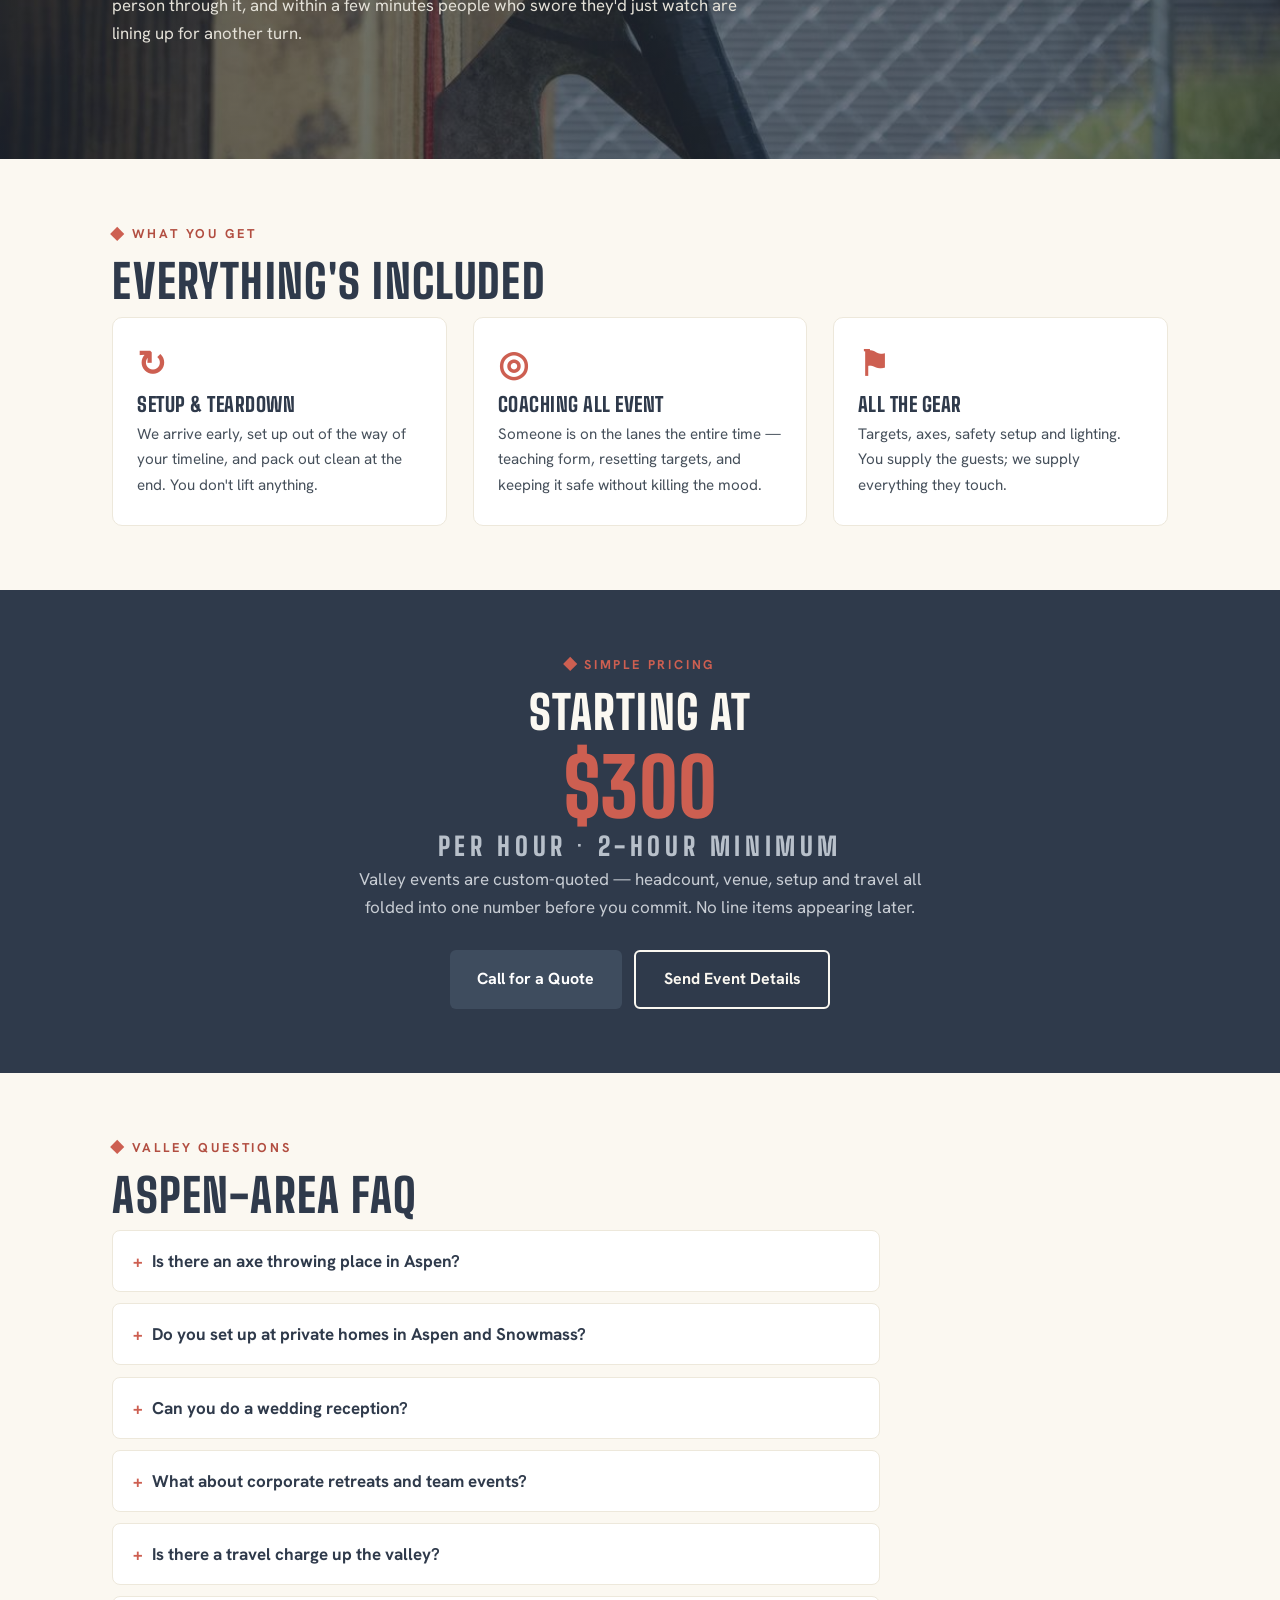
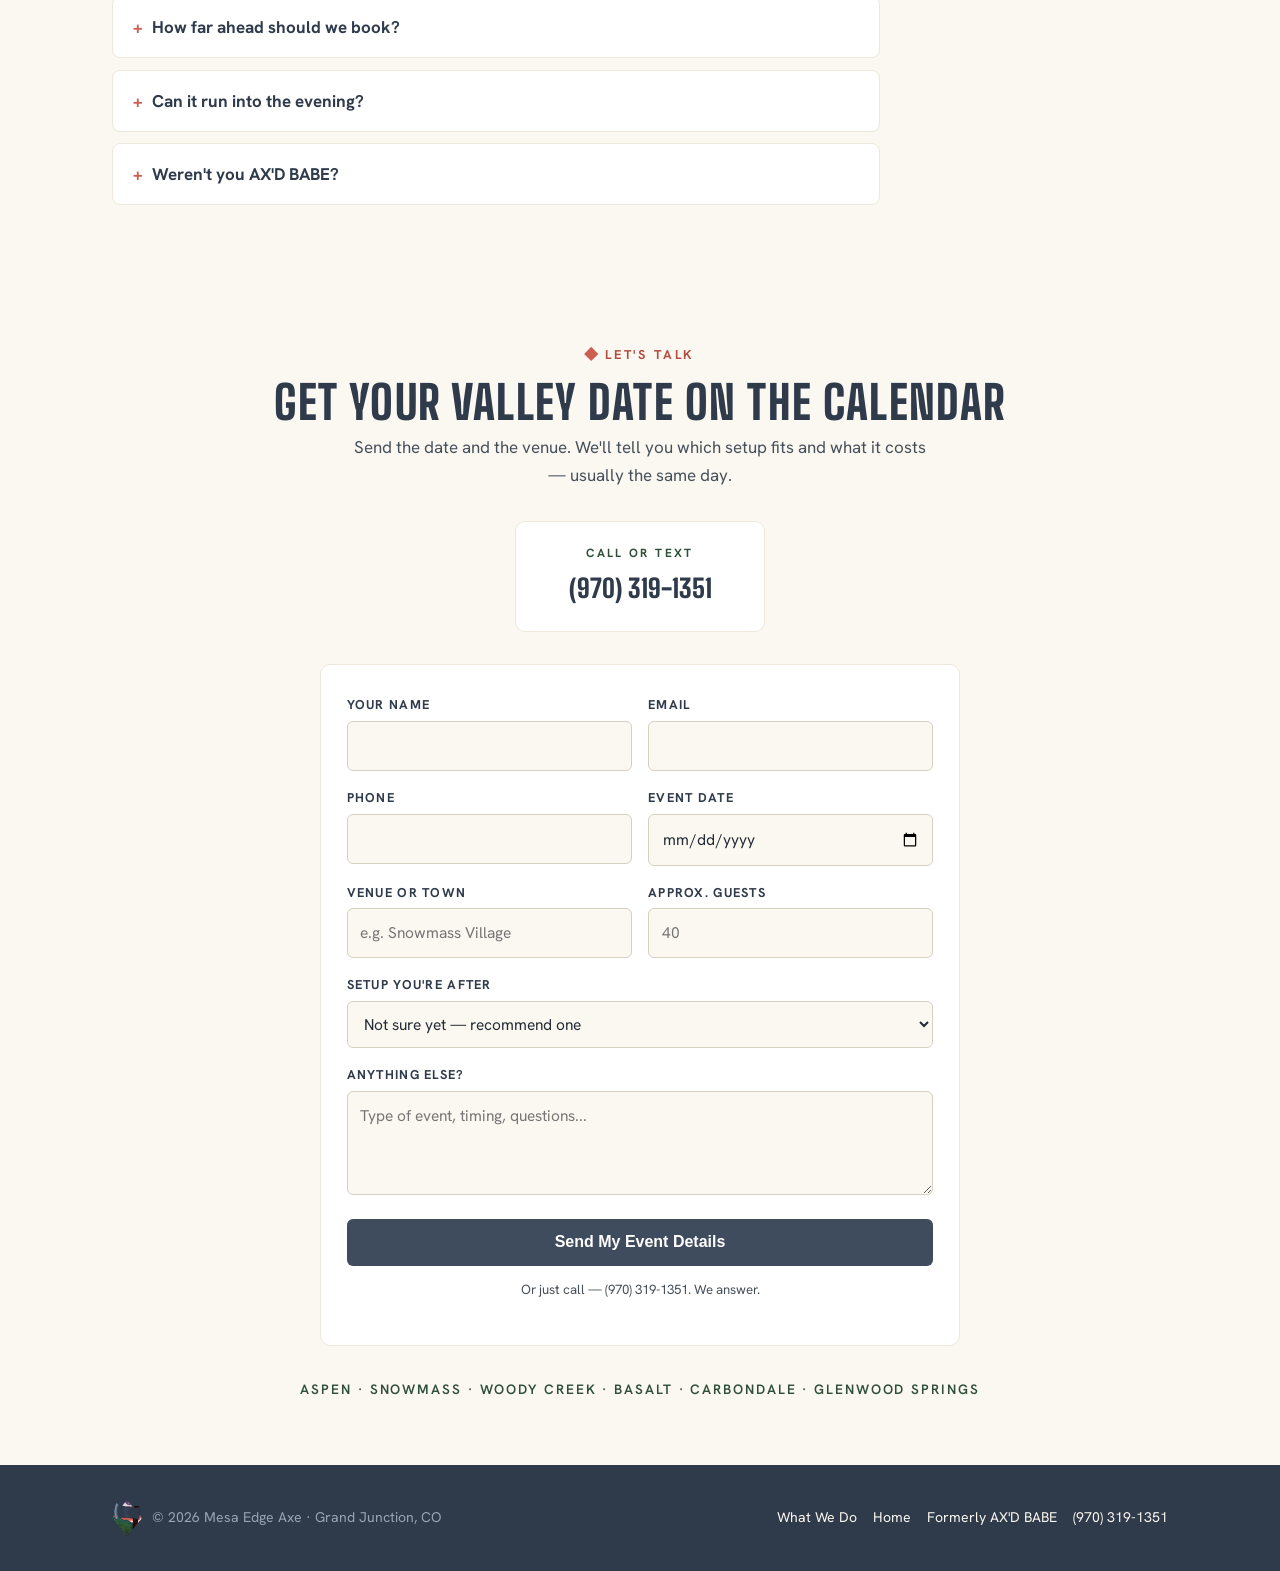
==== commit 2236d4f8: "Wire form to Formspree, drop personal email, add nav link" ====
--- a/aspen/index.html
+++ b/aspen/index.html
@@ -83,8 +83,8 @@
       <span>MESA EDGE AXE</span>
     </a>
     <div class="nav-right">
+      <a class="nav-link" href="/events/">What We Do</a>
       <a class="nav-link" href="/">Home</a>
-      <a class="nav-link" href="#setups">Setups</a>
       <a class="nav-link" href="tel:+19703191351">(970) 319-1351</a>
       <a class="btn btn-sunset" href="#contact">Get a Quote</a>
     </div>
@@ -239,12 +239,8 @@
         <div class="label">Call or Text</div>
         <div class="value">(970) 319-1351</div>
       </a>
-      <a class="ccard" href="mailto:keytonyoung@gmail.com?subject=Aspen%20Area%20Axe%20Throwing%20Quote">
-        <div class="label">Email</div>
-        <div class="value">keytonyoung@gmail.com</div>
-      </a>
-    </div>
-    <form class="quote-form" action="#contact" method="POST">
+    </div>
+    <form class="quote-form" action="https://formspree.io/f/xljepaey" method="POST">
       <div class="row">
         <div class="field"><label for="name">Your name</label><input id="name" type="text" name="name" autocomplete="name" required></div>
         <div class="field"><label for="email">Email</label><input id="email" type="email" name="email" autocomplete="email" required></div>
@@ -284,10 +280,10 @@
       <span>© 2026 Mesa Edge Axe · Grand Junction, CO</span>
     </div>
     <div class="foot-links">
+      <a href="/events/">What We Do</a>
       <a href="/">Home</a>
       <a href="/axd-babe/">Formerly AX'D BABE</a>
       <a href="tel:+19703191351">(970) 319-1351</a>
-      <a href="mailto:keytonyoung@gmail.com">Email</a>
     </div>
   </div>
 </footer>
@@ -296,28 +292,9 @@
 (function(){
   var f=document.querySelector('.quote-form'); if(!f) return;
   var s=document.getElementById('formStatus');
-  var act=f.getAttribute('action')||'';
-  var live = act.indexOf('formspree.io') >= 0;
-  function val(n){ var el=f.querySelector('[name="'+n+'"]'); return el ? el.value.trim() : ''; }
   f.addEventListener('submit', function(e){
     e.preventDefault();
     var btn=f.querySelector('button[type=submit]');
-    if(!live){
-      var body = 'Name: '+val('name')+'\n'
-               + 'Email: '+val('email')+'\n'
-               + 'Phone: '+val('phone')+'\n'
-               + 'Event date: '+val('event_date')+'\n'
-               + 'Venue or town: '+val('location')+'\n'
-               + 'Approx. guests: '+val('guest_count')+'\n'
-               + 'Setup: '+val('setup')+'\n\n'
-               + val('message');
-      s.textContent='Opening your email app \u2014 if nothing happens, call (970) 319-1351.';
-      s.style.color='#46505B';
-      window.location.href='mailto:keytonyoung@gmail.com?subject='
-        + encodeURIComponent('Axe Throwing Quote Request')
-        + '&body=' + encodeURIComponent(body);
-      return;
-    }
     btn.disabled=true; s.textContent='Sending\u2026'; s.style.color='#46505B';
     fetch(f.action,{method:'POST',body:new FormData(f),headers:{'Accept':'application/json'}})
       .then(function(r){
@@ -330,5 +307,7 @@
 })();
 </script>
 
+<script defer src='https://static.cloudflareinsights.com/beacon.min.js' data-cf-beacon='{"token": "aab5e27c30af4177be050d6101fcc87a"}'></script>
+
 </body>
 </html>
--- a/assets/style.css
+++ b/assets/style.css
@@ -177,7 +177,7 @@
 footer{background:var(--slate-deep);color:#9AA4B0;padding:2.2rem 0;font-size:.88rem}
 .foot-inner{max-width:var(--maxw);margin:0 auto;padding:0 1.4rem;display:flex;justify-content:space-between;align-items:center;gap:1rem;flex-wrap:wrap}
 .foot-brand{display:flex;align-items:center;gap:.6rem}
-.foot-brand img{height:36px}
+.foot-brand img{height:36px;width:auto}
 footer a{color:var(--cloud);text-decoration:none}
 footer a:hover{color:var(--sunset)}
 .foot-links{display:flex;gap:1rem;flex-wrap:wrap}
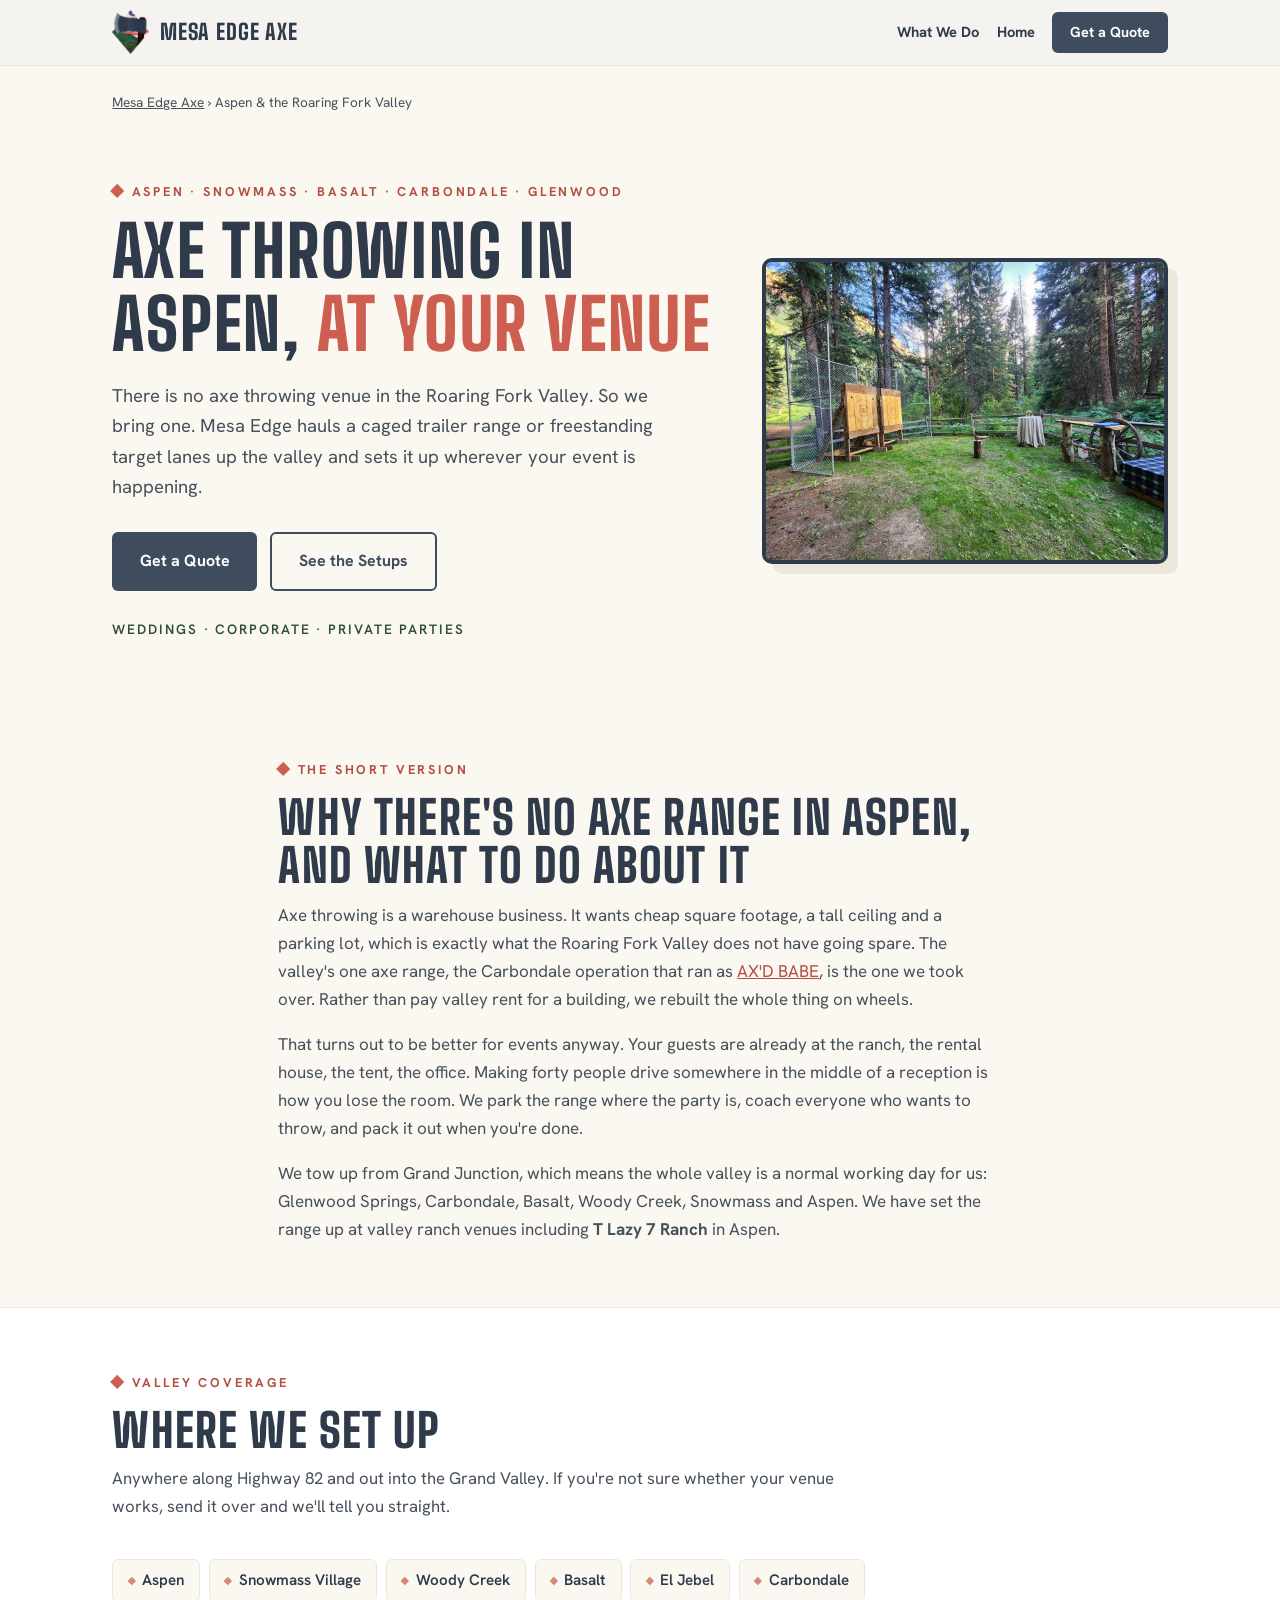
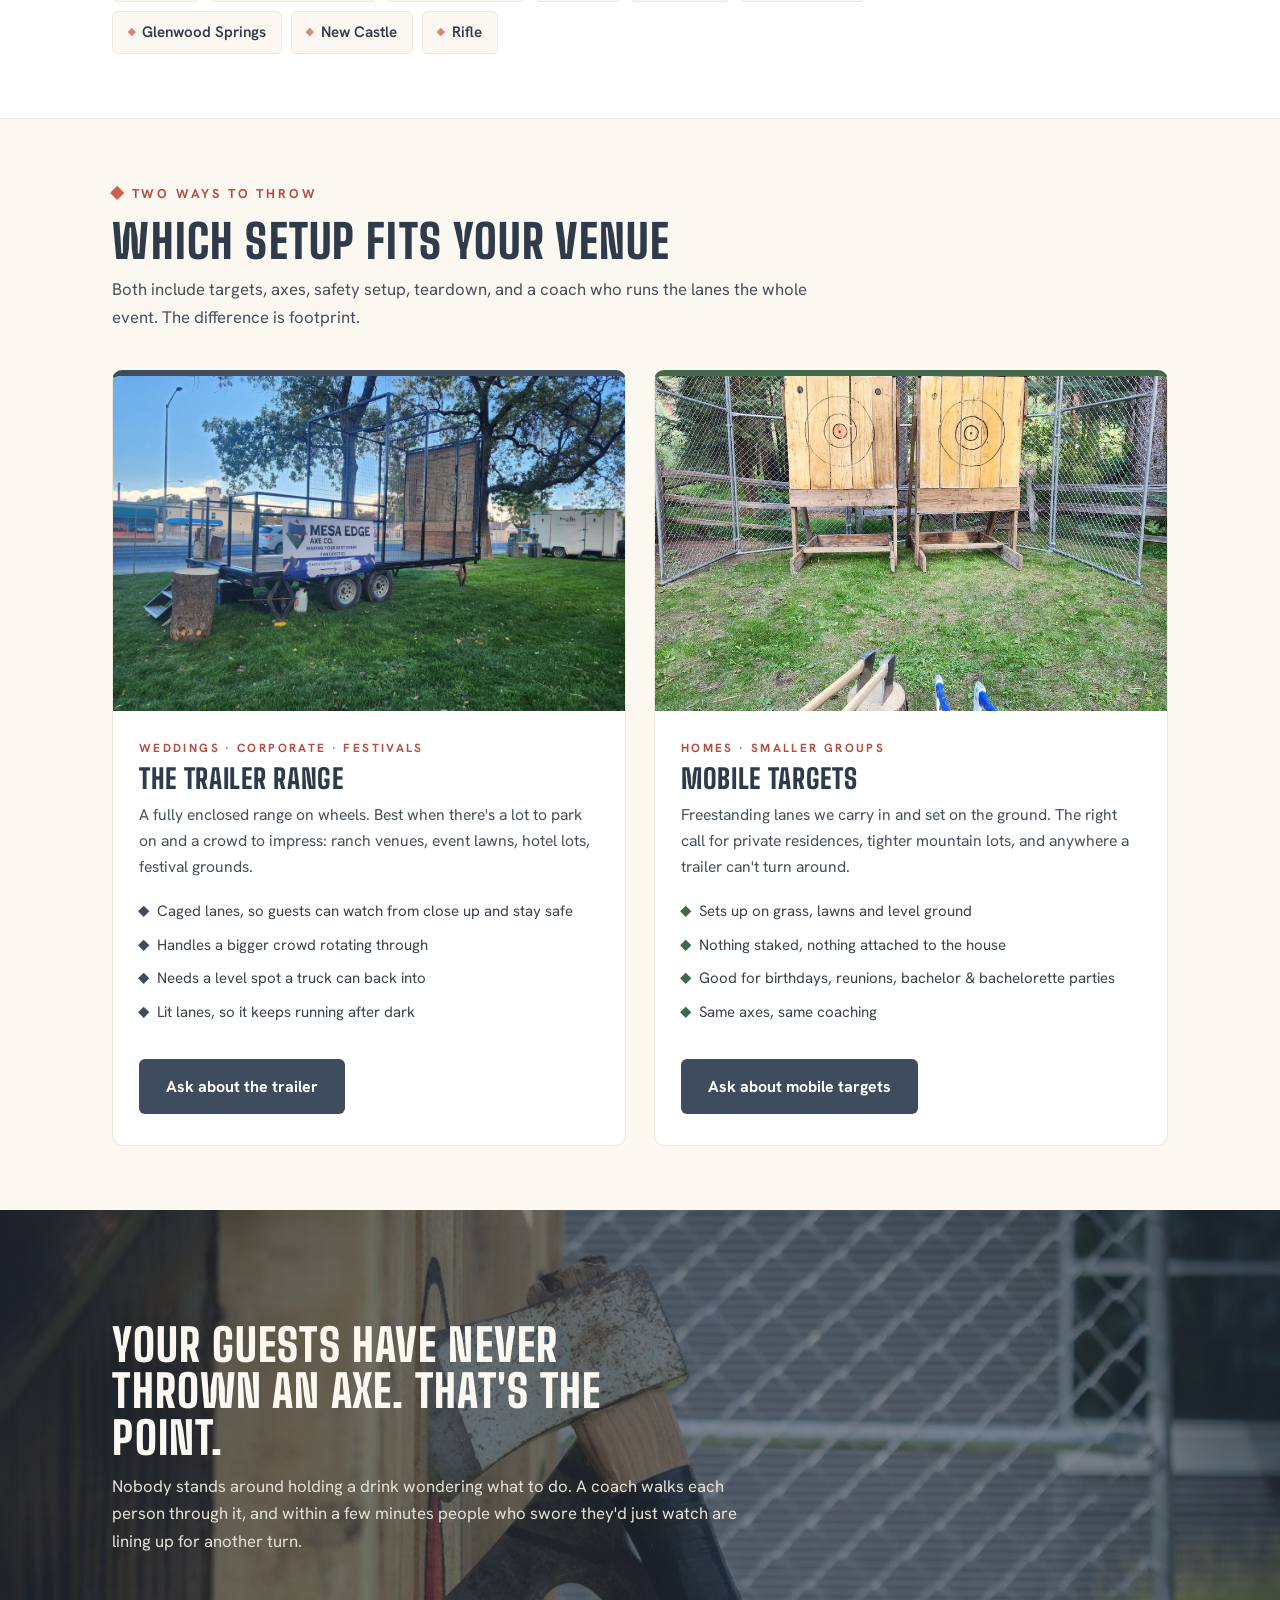
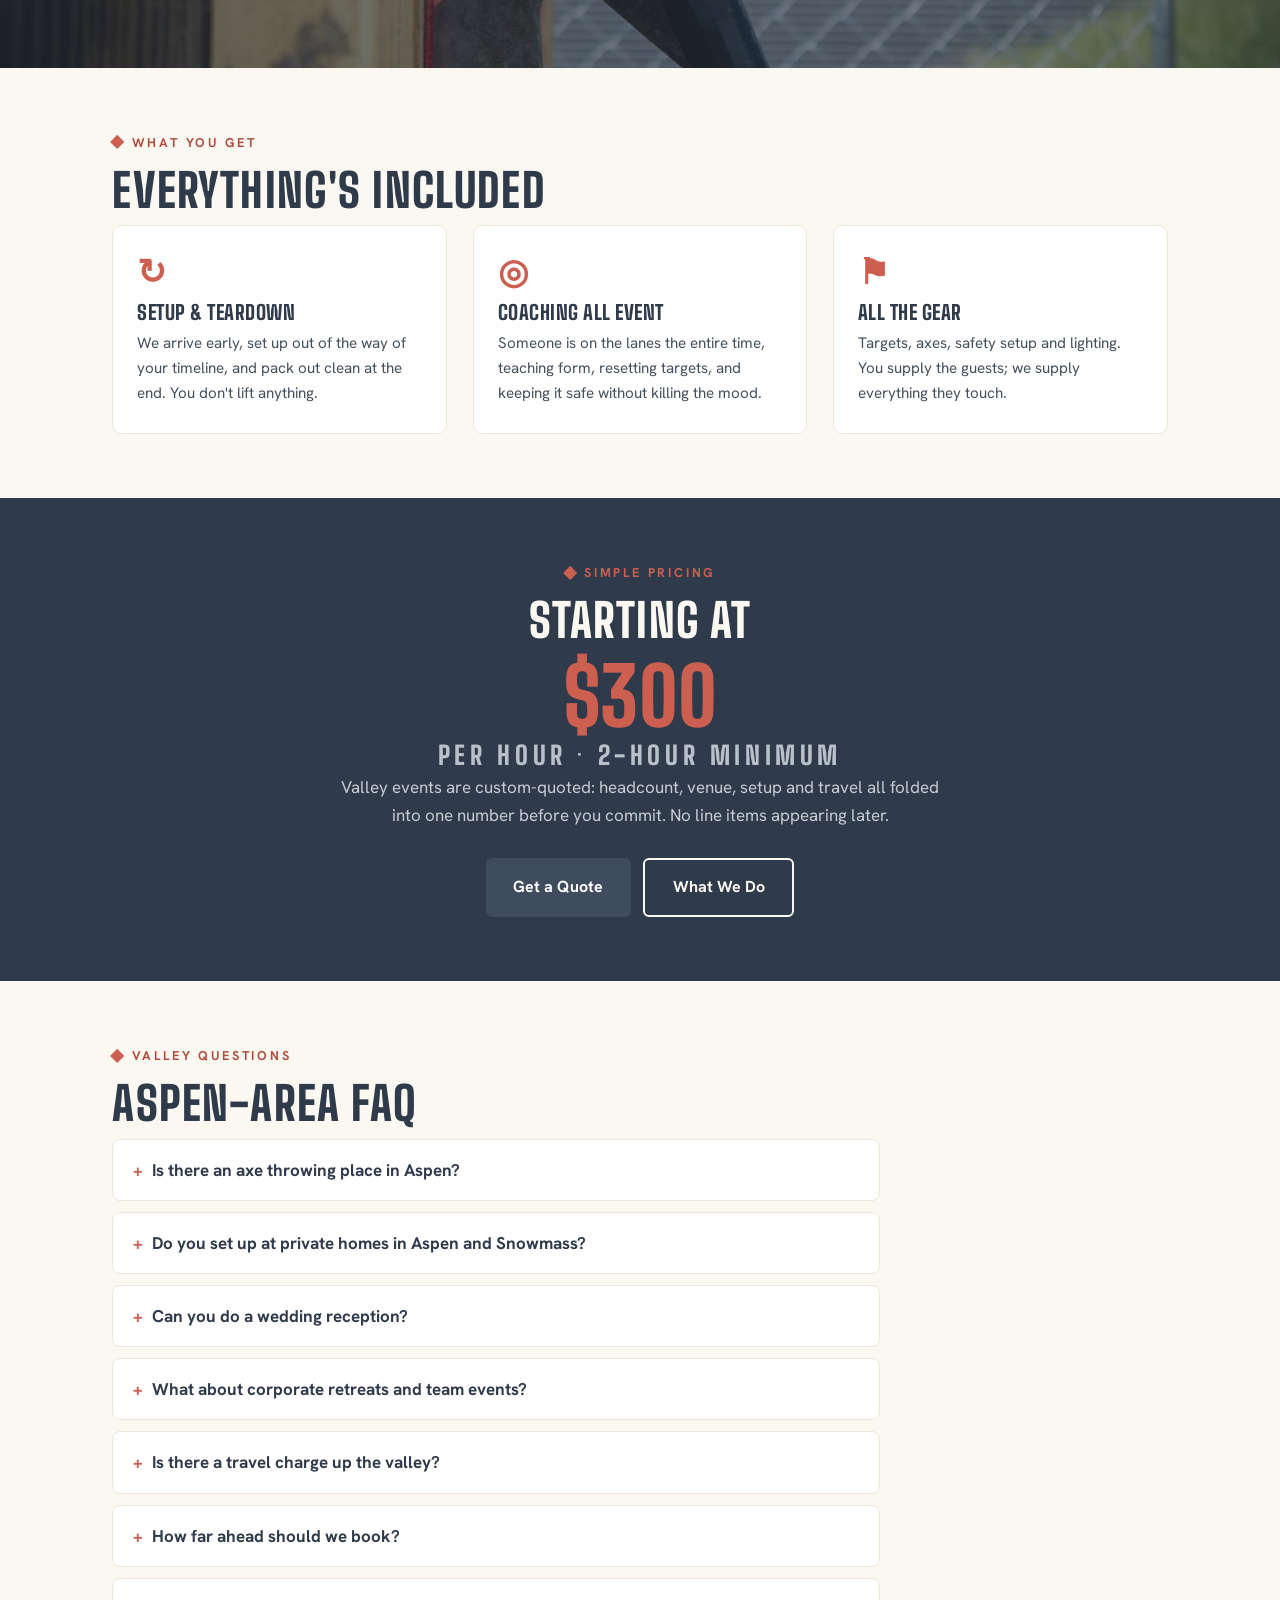
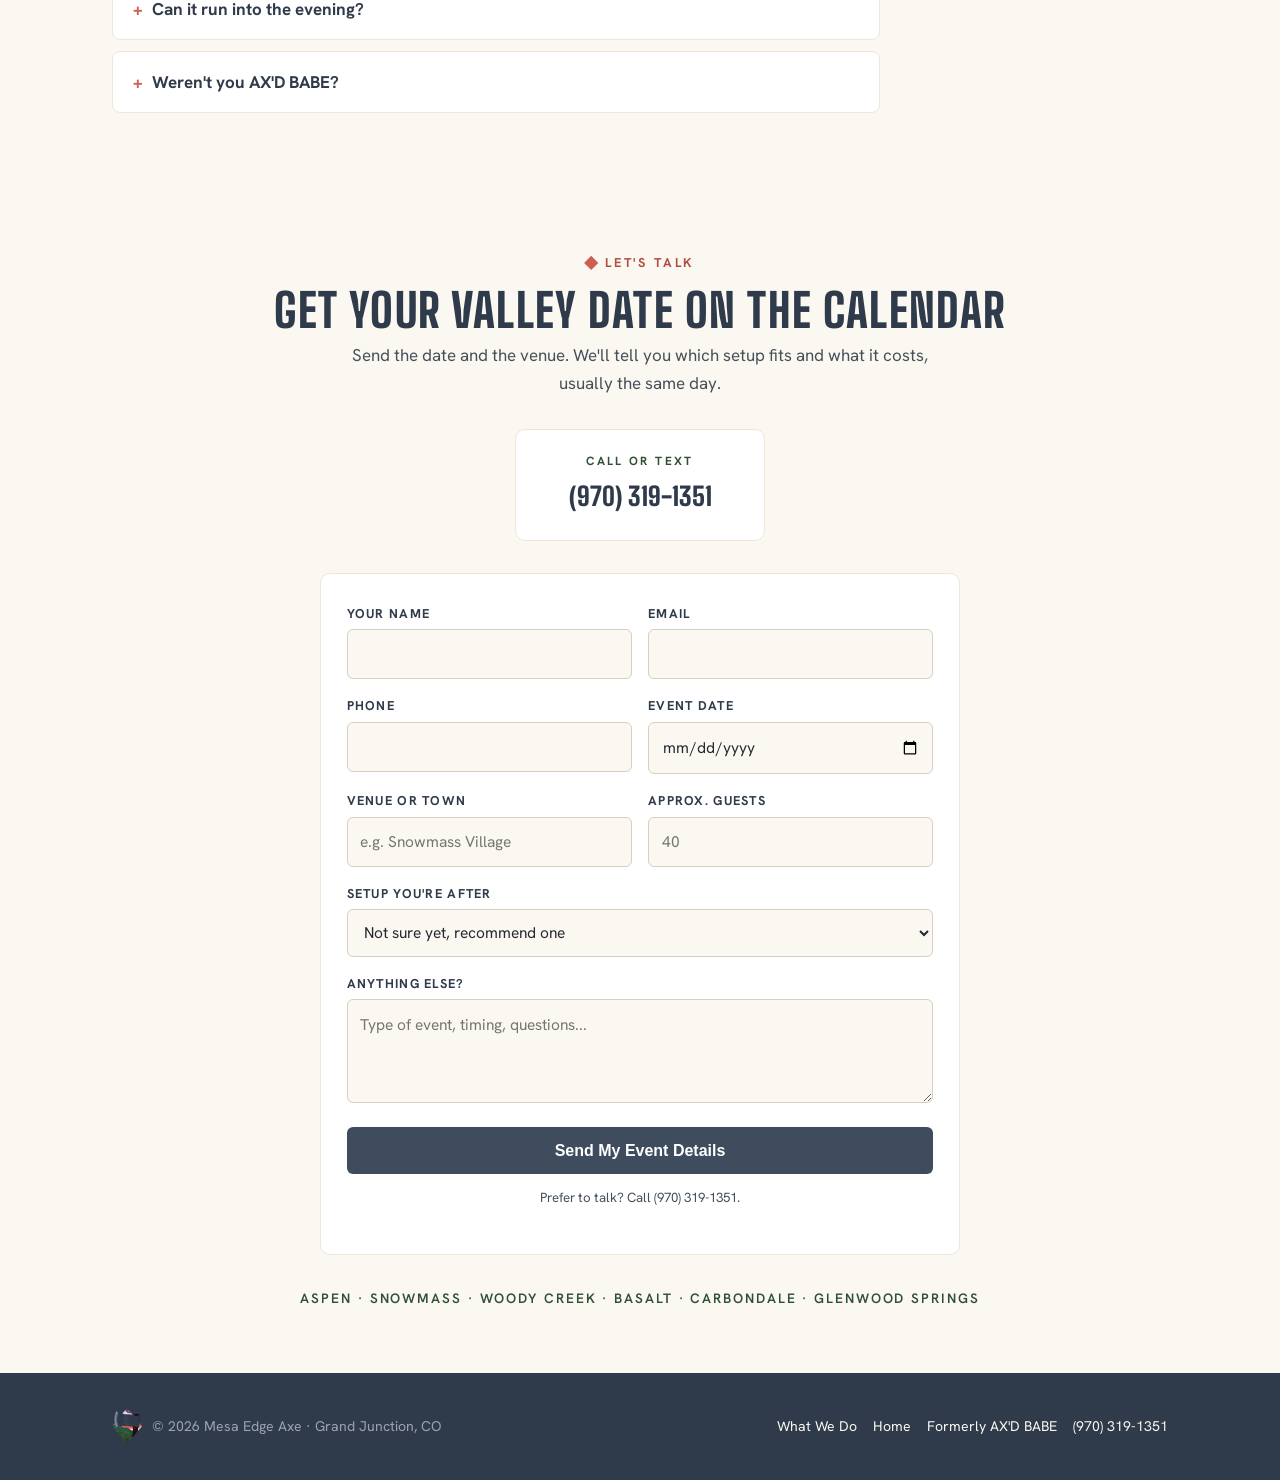
==== commit 81163eb8: "Add files via upload" ====
--- a/aspen/index.html
+++ b/aspen/index.html
@@ -3,8 +3,8 @@
 <head>
 <meta charset="UTF-8">
 <meta name="viewport" content="width=device-width, initial-scale=1.0">
-<title>Axe Throwing in Aspen, CO — Mobile Range for Weddings &amp; Events | Mesa Edge Axe</title>
-<meta name="description" content="Mobile axe throwing in Aspen, Snowmass, Basalt, Carbondale and Glenwood Springs. We bring a caged trailer range or freestanding targets to your venue — weddings, corporate events, private parties. Call (970) 319-1351.">
+<title>Axe Throwing in Aspen, CO | Mobile Range for Weddings &amp; Events | Mesa Edge Axe</title>
+<meta name="description" content="Mobile axe throwing in Aspen, Snowmass, Basalt, Carbondale and Glenwood Springs. We bring a caged trailer range or freestanding targets to your venue for weddings, corporate events and private parties.">
 <link rel="canonical" href="https://www.mesaedgeaxethrowing.com/aspen/">
 <meta name="robots" content="index,follow,max-image-preview:large">
 <meta property="og:title" content="Axe Throwing in Aspen &amp; the Roaring Fork Valley | Mesa Edge Axe">
@@ -57,15 +57,15 @@
       "@type": "FAQPage",
       "mainEntity": [
         { "@type": "Question", "name": "Is there an axe throwing place in Aspen?",
-          "acceptedAnswer": { "@type": "Answer", "text": "There is no permanent axe throwing venue in Aspen or the Roaring Fork Valley. Mesa Edge Axe is mobile — we bring a caged trailer range or freestanding target lanes to your venue anywhere from Glenwood Springs to Aspen." } },
+          "acceptedAnswer": { "@type": "Answer", "text": "There is no permanent axe throwing venue in Aspen or the Roaring Fork Valley. Mesa Edge Axe is mobile. We bring a caged trailer range or freestanding target lanes to your venue anywhere from Glenwood Springs to Aspen." } },
         { "@type": "Question", "name": "Do you set up at private homes in Aspen and Snowmass?",
           "acceptedAnswer": { "@type": "Answer", "text": "Yes. The freestanding targets work on a lawn, patio or courtyard, and the trailer range parks in a driveway or turnaround. Nothing is driven into the ground and nothing attaches to the house." } },
         { "@type": "Question", "name": "Can you do a wedding reception in the valley?",
-          "acceptedAnswer": { "@type": "Answer", "text": "Yes — valley weddings are a large part of what we do. We have run the range at ranch venues including T Lazy 7 Ranch in Aspen. We set up before guests arrive, coach throughout, and tear down at the end." } },
+          "acceptedAnswer": { "@type": "Answer", "text": "Yes. Valley weddings are a large part of what we do. We have run the range at ranch venues including T Lazy 7 Ranch in Aspen. We set up before guests arrive, coach throughout, and tear down at the end." } },
         { "@type": "Question", "name": "How far in advance should an Aspen event be booked?",
           "acceptedAnswer": { "@type": "Answer", "text": "Summer weekends in the valley fill early. Reach out as soon as you have a date, even if the rest of the plan is not settled." } },
         { "@type": "Question", "name": "Is there a travel charge to the Roaring Fork Valley?",
-          "acceptedAnswer": { "@type": "Answer", "text": "Travel is part of the custom quote for every event. Tell us the venue and the quote we send covers it — no line items added later." } },
+          "acceptedAnswer": { "@type": "Answer", "text": "Travel is part of the custom quote for every event. Tell us the venue and the quote we send covers it, with no line items added later." } },
         { "@type": "Question", "name": "Were you AX'D BABE in Carbondale?",
           "acceptedAnswer": { "@type": "Answer", "text": "Yes. Mesa Edge Axe took over the Carbondale operation that ran as AX'D BABE and rebranded it, then rebuilt it as a fully mobile range." } }
       ]
@@ -85,7 +85,6 @@
     <div class="nav-right">
       <a class="nav-link" href="/events/">What We Do</a>
       <a class="nav-link" href="/">Home</a>
-      <a class="nav-link" href="tel:+19703191351">(970) 319-1351</a>
       <a class="btn btn-sunset" href="#contact">Get a Quote</a>
     </div>
   </div>
@@ -97,11 +96,11 @@
   <div class="wrap hero-grid">
     <div>
       <span class="eyebrow">Aspen · Snowmass · Basalt · Carbondale · Glenwood</span>
-      <h1>Axe throwing in Aspen — <span class="accent">at your venue</span></h1>
+      <h1>Axe throwing in Aspen, <span class="accent">at your venue</span></h1>
       <p class="lede">There is no axe throwing venue in the Roaring Fork Valley. So we bring one. Mesa Edge hauls a caged trailer range or freestanding target lanes up the valley and sets it up wherever your event is happening.</p>
       <div class="hero-ctas">
-        <a class="btn btn-sunset" href="tel:+19703191351">Call (970) 319-1351</a>
-        <a class="btn btn-line" href="#contact">Send Event Details</a>
+        <a class="btn btn-sunset" href="#contact">Get a Quote</a>
+        <a class="btn btn-line" href="#setups">See the Setups</a>
       </div>
       <p class="hero-tag">Weddings · Corporate · Private parties</p>
     </div>
@@ -114,10 +113,10 @@
 <section>
   <div class="wrap prose" style="max-width:48rem">
     <span class="eyebrow">The Short Version</span>
-    <h2>Why there's no axe range in Aspen — and what to do about it</h2>
-    <p>Axe throwing is a warehouse business. It wants cheap square footage, a tall ceiling and a parking lot, which is exactly what the Roaring Fork Valley does not have going spare. The valley's one axe range, the Carbondale operation that ran as <a href="/axd-babe/">AX'D BABE</a>, is the one we took over — and rather than pay valley rent for a building, we rebuilt the whole thing on wheels.</p>
+    <h2>Why there's no axe range in Aspen, and what to do about it</h2>
+    <p>Axe throwing is a warehouse business. It wants cheap square footage, a tall ceiling and a parking lot, which is exactly what the Roaring Fork Valley does not have going spare. The valley's one axe range, the Carbondale operation that ran as <a href="/axd-babe/">AX'D BABE</a>, is the one we took over. Rather than pay valley rent for a building, we rebuilt the whole thing on wheels.</p>
     <p>That turns out to be better for events anyway. Your guests are already at the ranch, the rental house, the tent, the office. Making forty people drive somewhere in the middle of a reception is how you lose the room. We park the range where the party is, coach everyone who wants to throw, and pack it out when you're done.</p>
-    <p>We tow up from Grand Junction, which means the whole valley is a normal working day for us — Glenwood Springs, Carbondale, Basalt, Woody Creek, Snowmass and Aspen. We have set the range up at valley ranch venues including <strong>T Lazy 7 Ranch</strong> in Aspen.</p>
+    <p>We tow up from Grand Junction, which means the whole valley is a normal working day for us: Glenwood Springs, Carbondale, Basalt, Woody Creek, Snowmass and Aspen. We have set the range up at valley ranch venues including <strong>T Lazy 7 Ranch</strong> in Aspen.</p>
   </div>
 </section>
 
@@ -125,7 +124,7 @@
   <div class="wrap">
     <span class="eyebrow">Valley Coverage</span>
     <h2>Where we set up</h2>
-    <p class="section-intro">Anywhere along Highway 82 and out into the Grand Valley. If you're not sure whether your venue works, send it over — we'll tell you straight.</p>
+    <p class="section-intro">Anywhere along Highway 82 and out into the Grand Valley. If you're not sure whether your venue works, send it over and we'll tell you straight.</p>
     <div class="town-grid">
       <div class="town">Aspen</div>
       <div class="town">Snowmass Village</div>
@@ -151,9 +150,9 @@
         <div class="body">
           <span class="kicker">Weddings · Corporate · Festivals</span>
           <h3>The Trailer Range</h3>
-          <p class="desc">A fully enclosed range on wheels. Best when there's a lot to park on and a crowd to impress — ranch venues, event lawns, hotel lots, festival grounds.</p>
+          <p class="desc">A fully enclosed range on wheels. Best when there's a lot to park on and a crowd to impress: ranch venues, event lawns, hotel lots, festival grounds.</p>
           <ul class="specs">
-            <li>Caged lanes — guests can watch from close up, safely</li>
+            <li>Caged lanes, so guests can watch from close up and stay safe</li>
             <li>Handles a bigger crowd rotating through</li>
             <li>Needs a level spot a truck can back into</li>
             <li>Lit lanes, so it keeps running after dark</li>
@@ -168,7 +167,7 @@
           <h3>Mobile Targets</h3>
           <p class="desc">Freestanding lanes we carry in and set on the ground. The right call for private residences, tighter mountain lots, and anywhere a trailer can't turn around.</p>
           <ul class="specs">
-            <li>Sets up on lawns, patios and courtyards</li>
+            <li>Sets up on grass, lawns and level ground</li>
             <li>Nothing staked, nothing attached to the house</li>
             <li>Good for birthdays, reunions, bachelor &amp; bachelorette parties</li>
             <li>Same axes, same coaching</li>
@@ -193,7 +192,7 @@
     <h2>Everything's included</h2>
     <div class="steps">
       <div class="step"><span class="n">↻</span><h3>Setup &amp; teardown</h3><p>We arrive early, set up out of the way of your timeline, and pack out clean at the end. You don't lift anything.</p></div>
-      <div class="step"><span class="n">◎</span><h3>Coaching all event</h3><p>Someone is on the lanes the entire time — teaching form, resetting targets, and keeping it safe without killing the mood.</p></div>
+      <div class="step"><span class="n">◎</span><h3>Coaching all event</h3><p>Someone is on the lanes the entire time, teaching form, resetting targets, and keeping it safe without killing the mood.</p></div>
       <div class="step"><span class="n">⚑</span><h3>All the gear</h3><p>Targets, axes, safety setup and lighting. You supply the guests; we supply everything they touch.</p></div>
     </div>
   </div>
@@ -204,10 +203,10 @@
     <span class="eyebrow">Simple Pricing</span>
     <h2>Starting At</h2>
     <p class="rate">$300<small>PER HOUR · 2-HOUR MINIMUM</small></p>
-    <p>Valley events are custom-quoted — headcount, venue, setup and travel all folded into one number before you commit. No line items appearing later.</p>
+    <p>Valley events are custom-quoted: headcount, venue, setup and travel all folded into one number before you commit. No line items appearing later.</p>
     <div class="hero-ctas">
-      <a class="btn btn-sunset" href="tel:+19703191351">Call for a Quote</a>
-      <a class="btn btn-line" style="border-color:var(--cloud);color:var(--cloud)" href="#contact">Send Event Details</a>
+      <a class="btn btn-sunset" href="#contact">Get a Quote</a>
+      <a class="btn btn-line" style="border-color:var(--cloud);color:var(--cloud)" href="/events/">What We Do</a>
     </div>
   </div>
 </section>
@@ -217,12 +216,12 @@
     <span class="eyebrow">Valley Questions</span>
     <h2>Aspen-area FAQ</h2>
     <div class="faq">
-      <details><summary>Is there an axe throwing place in Aspen?</summary><p>No — there's no permanent axe range in Aspen or anywhere in the Roaring Fork Valley. Mesa Edge is the mobile version: we bring the range to your venue instead.</p></details>
+      <details><summary>Is there an axe throwing place in Aspen?</summary><p>No. There's no permanent axe range in Aspen or anywhere in the Roaring Fork Valley. Mesa Edge is the mobile version: we bring the range to your venue instead.</p></details>
       <details><summary>Do you set up at private homes in Aspen and Snowmass?</summary><p>Regularly. The freestanding targets go on a lawn, patio or courtyard, and the trailer parks in a driveway or turnaround if there's room to back in. Nothing gets staked into the ground and nothing is attached to the house.</p></details>
       <details><summary>Can you do a wedding reception?</summary><p>Yes, and valley weddings are a big part of our summer. We've run the range at ranch venues including T Lazy 7 Ranch in Aspen. We set up before guests arrive so it's ready the moment the reception opens up.</p></details>
-      <details><summary>What about corporate retreats and team events?</summary><p>Works well — it's the rare activity where the people who aren't competitive still have a good time watching. Tell us your headcount and how long you have the group for.</p></details>
+      <details><summary>What about corporate retreats and team events?</summary><p>Works well. It's the rare activity where the people who aren't competitive still have a good time watching. Tell us your headcount and how long you have the group for.</p></details>
       <details><summary>Is there a travel charge up the valley?</summary><p>Travel is built into the quote. You get one number for the whole event before you decide.</p></details>
-      <details><summary>How far ahead should we book?</summary><p>Summer weekends in the valley go early. If you have a date, reach out now — the details can come later.</p></details>
+      <details><summary>How far ahead should we book?</summary><p>Summer weekends in the valley go early. If you have a date, reach out now. The details can come later.</p></details>
       <details><summary>Can it run into the evening?</summary><p>Yes. The lanes are lit, so receptions and after-dark parties are no problem.</p></details>
       <details><summary>Weren't you AX'D BABE?</summary><p>That was the Carbondale range we took over. Same operation, rebranded as Mesa Edge Axe and rebuilt to be fully mobile. <a href="/axd-babe/">More here →</a></p></details>
     </div>
@@ -233,7 +232,7 @@
   <div class="wrap">
     <span class="eyebrow" style="justify-content:center">Let's Talk</span>
     <h2>Get your valley date on the calendar</h2>
-    <p class="sub">Send the date and the venue. We'll tell you which setup fits and what it costs — usually the same day.</p>
+    <p class="sub">Send the date and the venue. We'll tell you which setup fits and what it costs, usually the same day.</p>
     <div class="contact-cards">
       <a class="ccard" href="tel:+19703191351">
         <div class="label">Call or Text</div>
@@ -256,17 +255,17 @@
       <div class="field">
         <label for="setup">Setup you're after</label>
         <select id="setup" name="setup">
-          <option value="Not sure yet">Not sure yet — recommend one</option>
+          <option value="Not sure yet">Not sure yet, recommend one</option>
           <option value="Trailer range">The trailer range</option>
           <option value="Mobile targets">Freestanding mobile targets</option>
         </select>
       </div>
       <div class="field"><label for="message">Anything else?</label><textarea id="message" name="message" placeholder="Type of event, timing, questions..."></textarea></div>
       <input class="hp" type="text" name="_gotcha" tabindex="-1" autocomplete="off" aria-hidden="true">
-      <input type="hidden" name="_subject" value="Mesa Edge Axe — Aspen page quote request">
+      <input type="hidden" name="_subject" value="Mesa Edge Axe: Aspen page quote request">
       <input type="hidden" name="page" value="aspen">
       <button class="btn btn-sunset" type="submit">Send My Event Details</button>
-      <p class="form-note">Or just call — (970) 319-1351. We answer.</p>
+      <p class="form-note">Prefer to talk? Call (970) 319-1351.</p>
       <p class="form-status" id="formStatus" role="status"></p>
     </form>
     <p class="area">Aspen · Snowmass · Woody Creek · Basalt · Carbondale · Glenwood Springs</p>
@@ -298,7 +297,7 @@
     btn.disabled=true; s.textContent='Sending\u2026'; s.style.color='#46505B';
     fetch(f.action,{method:'POST',body:new FormData(f),headers:{'Accept':'application/json'}})
       .then(function(r){
-        if(r.ok){ f.reset(); s.textContent='Got it \u2014 we\u2019ll be in touch shortly.'; s.style.color='#2F4F38'; }
+        if(r.ok){ f.reset(); s.textContent='Got it. We\u2019ll be in touch shortly.'; s.style.color='#2F4F38'; }
         else { s.textContent='Something went wrong. Please call (970) 319-1351.'; s.style.color='#B24E41'; }
       })
       .catch(function(){ s.textContent='Something went wrong. Please call (970) 319-1351.'; s.style.color='#B24E41'; })
--- a/assets/style.css
+++ b/assets/style.css
@@ -118,8 +118,14 @@
 
 /* Areas */
 .areas{background:#fff;border-top:1px solid var(--cloud-deep);border-bottom:1px solid var(--cloud-deep)}
-.town-grid{display:grid;grid-template-columns:repeat(auto-fit,minmax(150px,1fr));gap:.7rem;margin-top:1.6rem}
-.town{background:var(--cloud);border:1px solid var(--cloud-deep);border-radius:8px;padding:.75rem 1rem;font-weight:600;font-size:.95rem;color:var(--slate-deep)}
+.town-grid{display:flex;flex-wrap:wrap;gap:.55rem;margin-top:1.6rem;max-width:52rem}
+.town{
+  display:inline-flex;align-items:center;gap:.5rem;
+  background:var(--cloud);border:1px solid var(--cloud-deep);border-radius:6px;
+  padding:.5rem .95rem;font-weight:600;font-size:.95rem;color:var(--slate-deep);
+  white-space:nowrap;
+}
+.town::before{content:"";width:.35rem;height:.35rem;background:var(--sunset);transform:rotate(45deg);flex:none;opacity:.75}
 
 /* Pricing */
 .pricing{background:var(--slate-deep);color:var(--cloud);text-align:center}
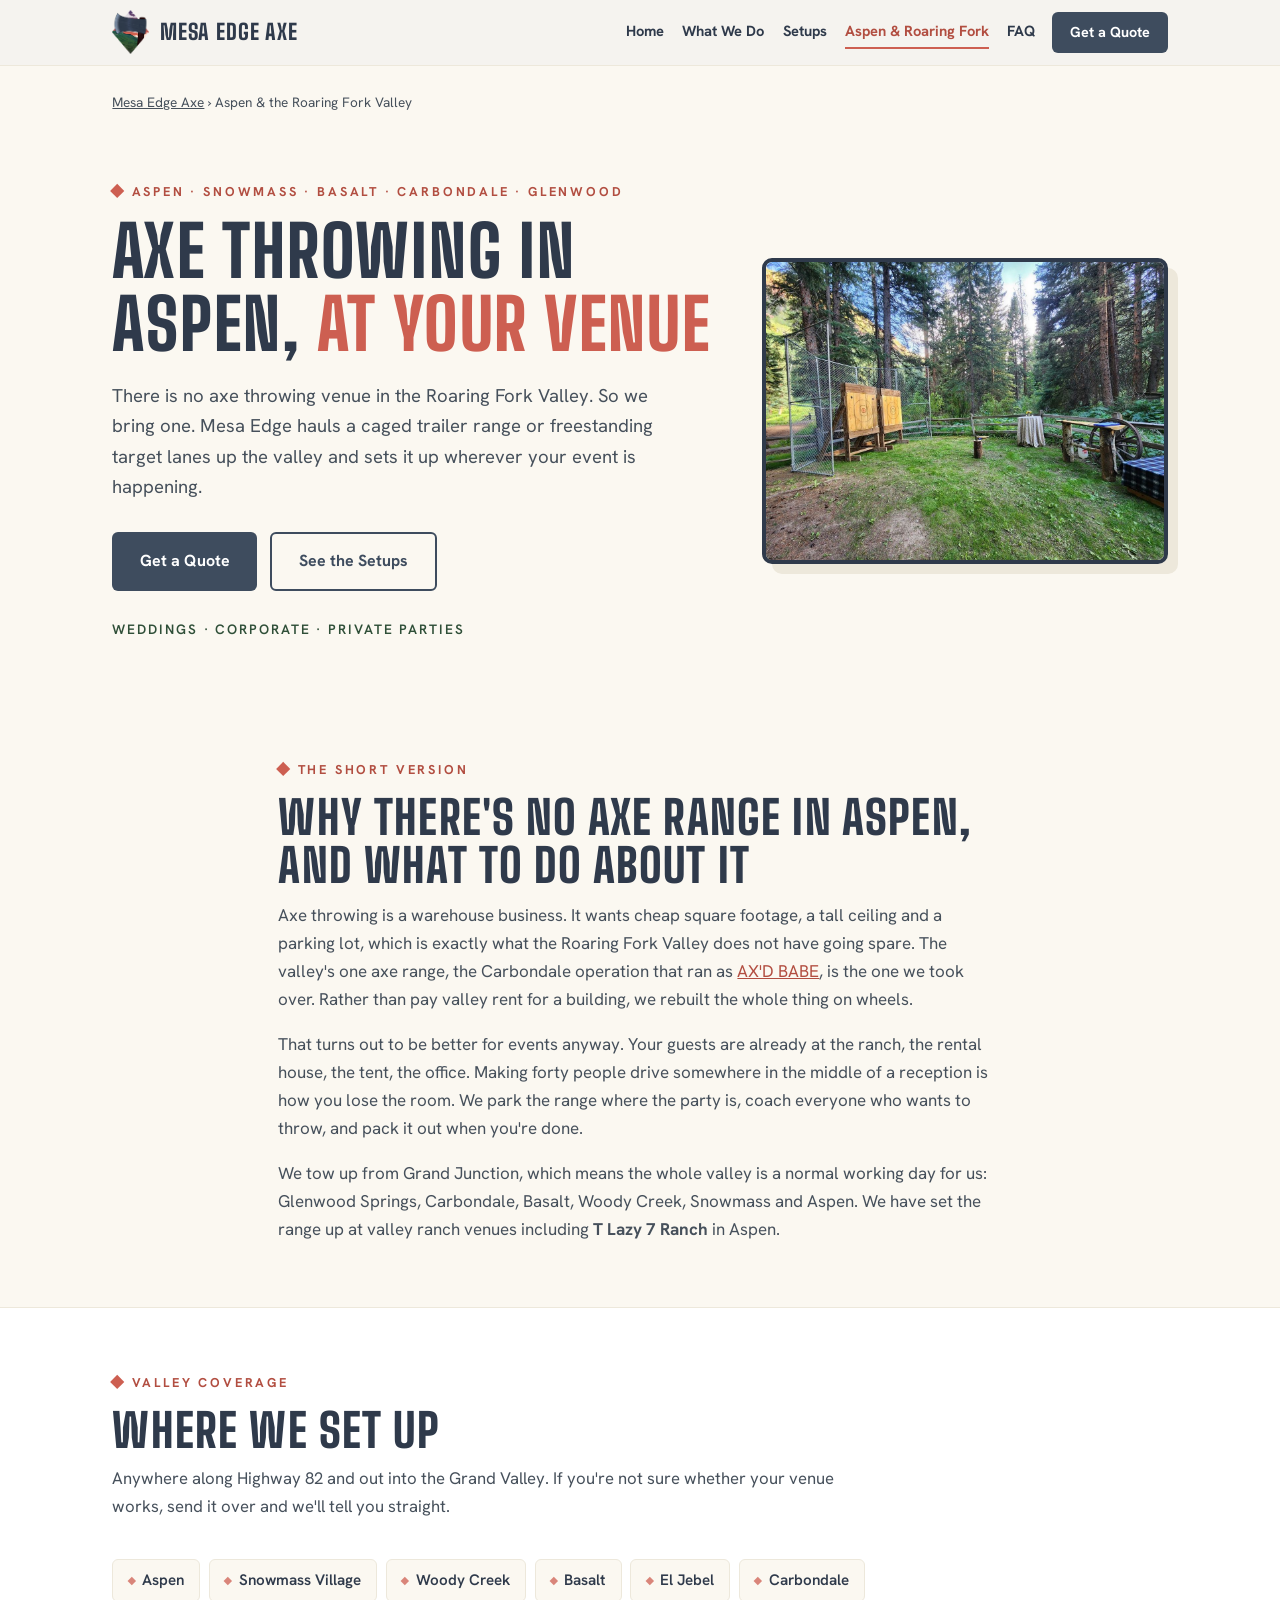
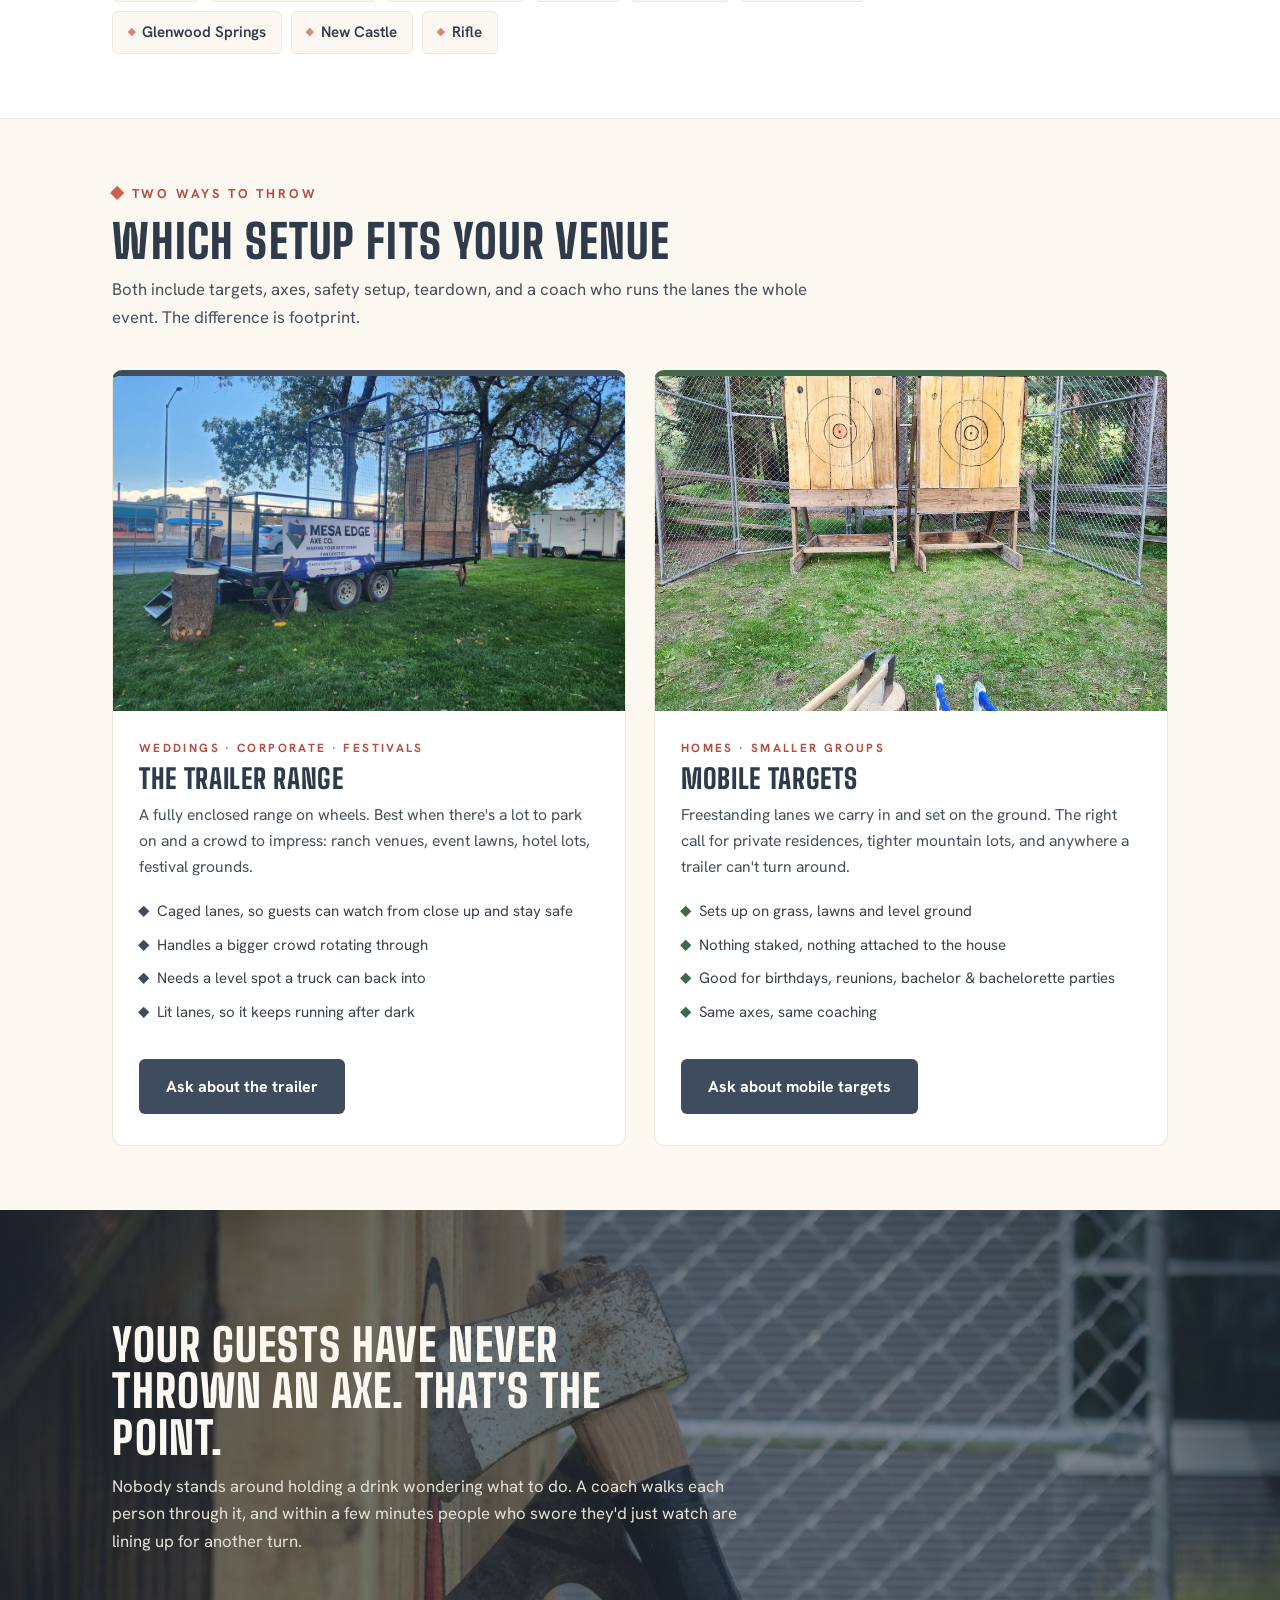
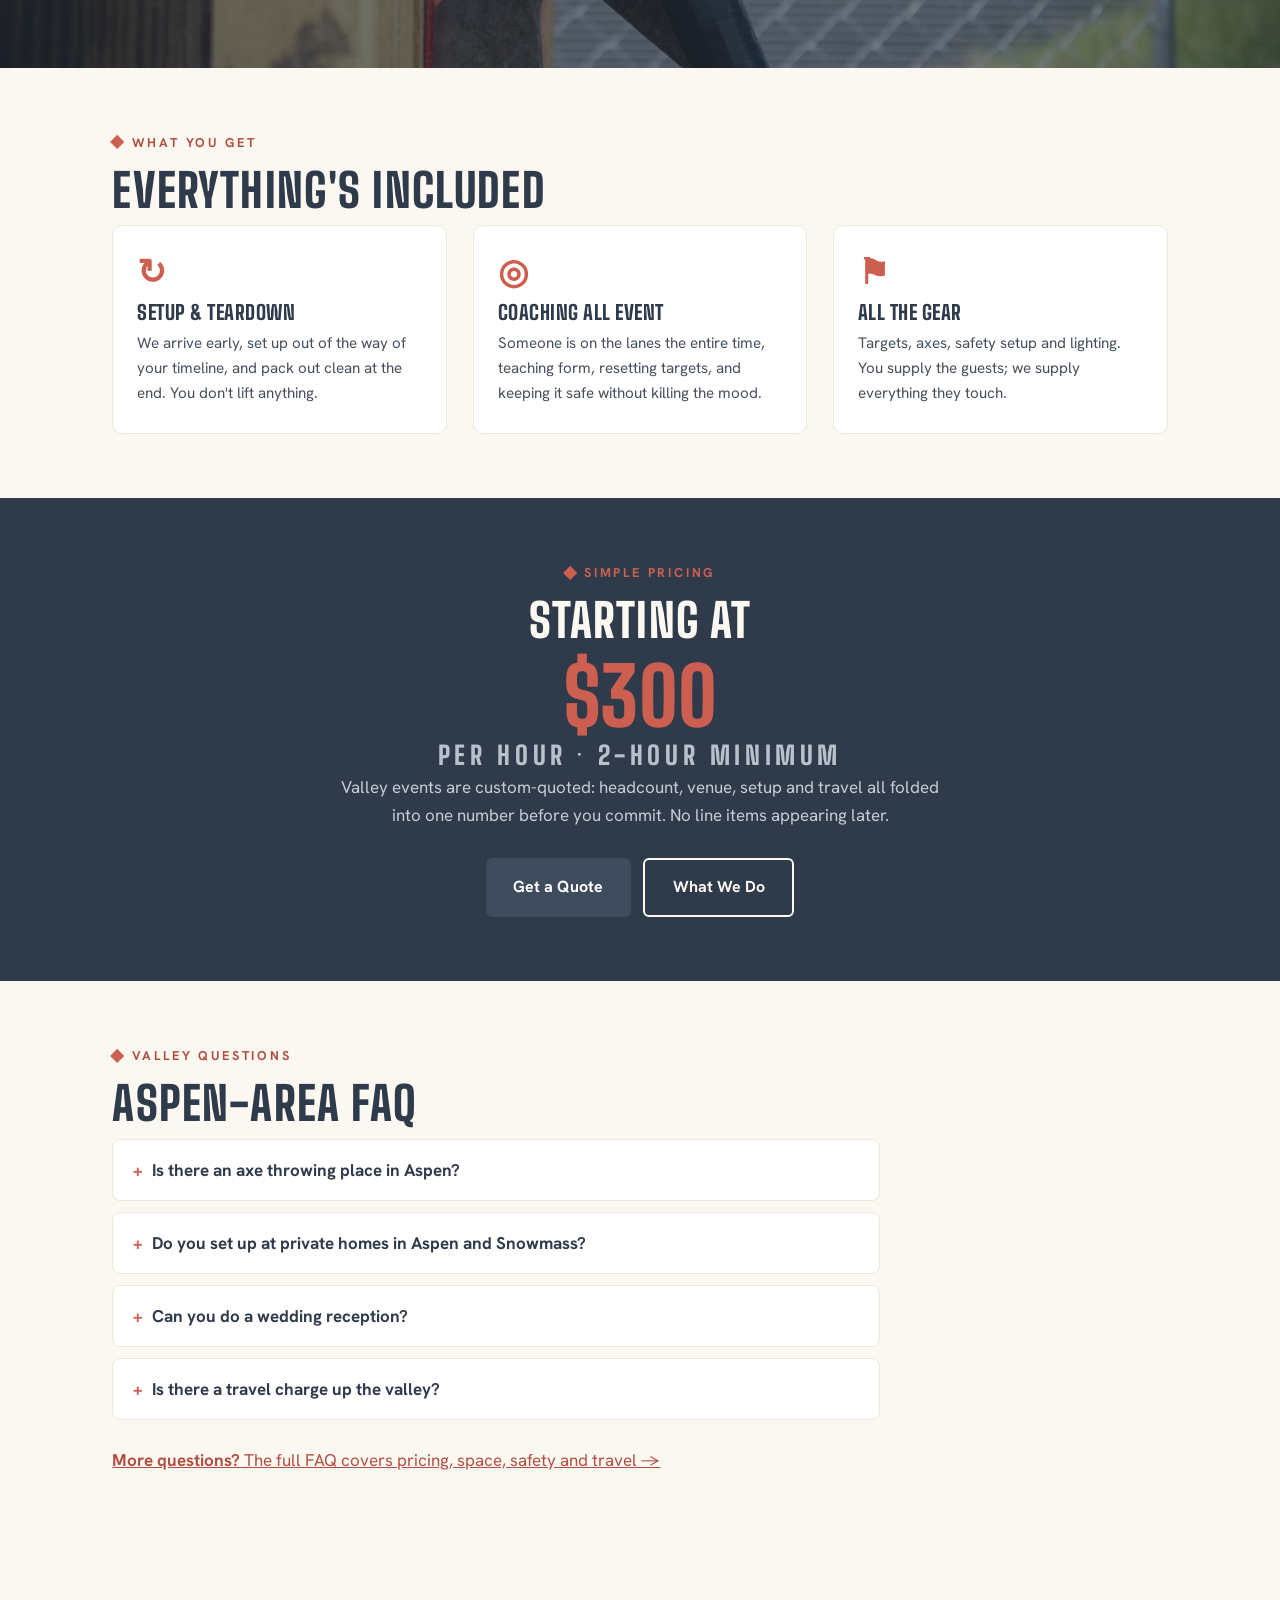
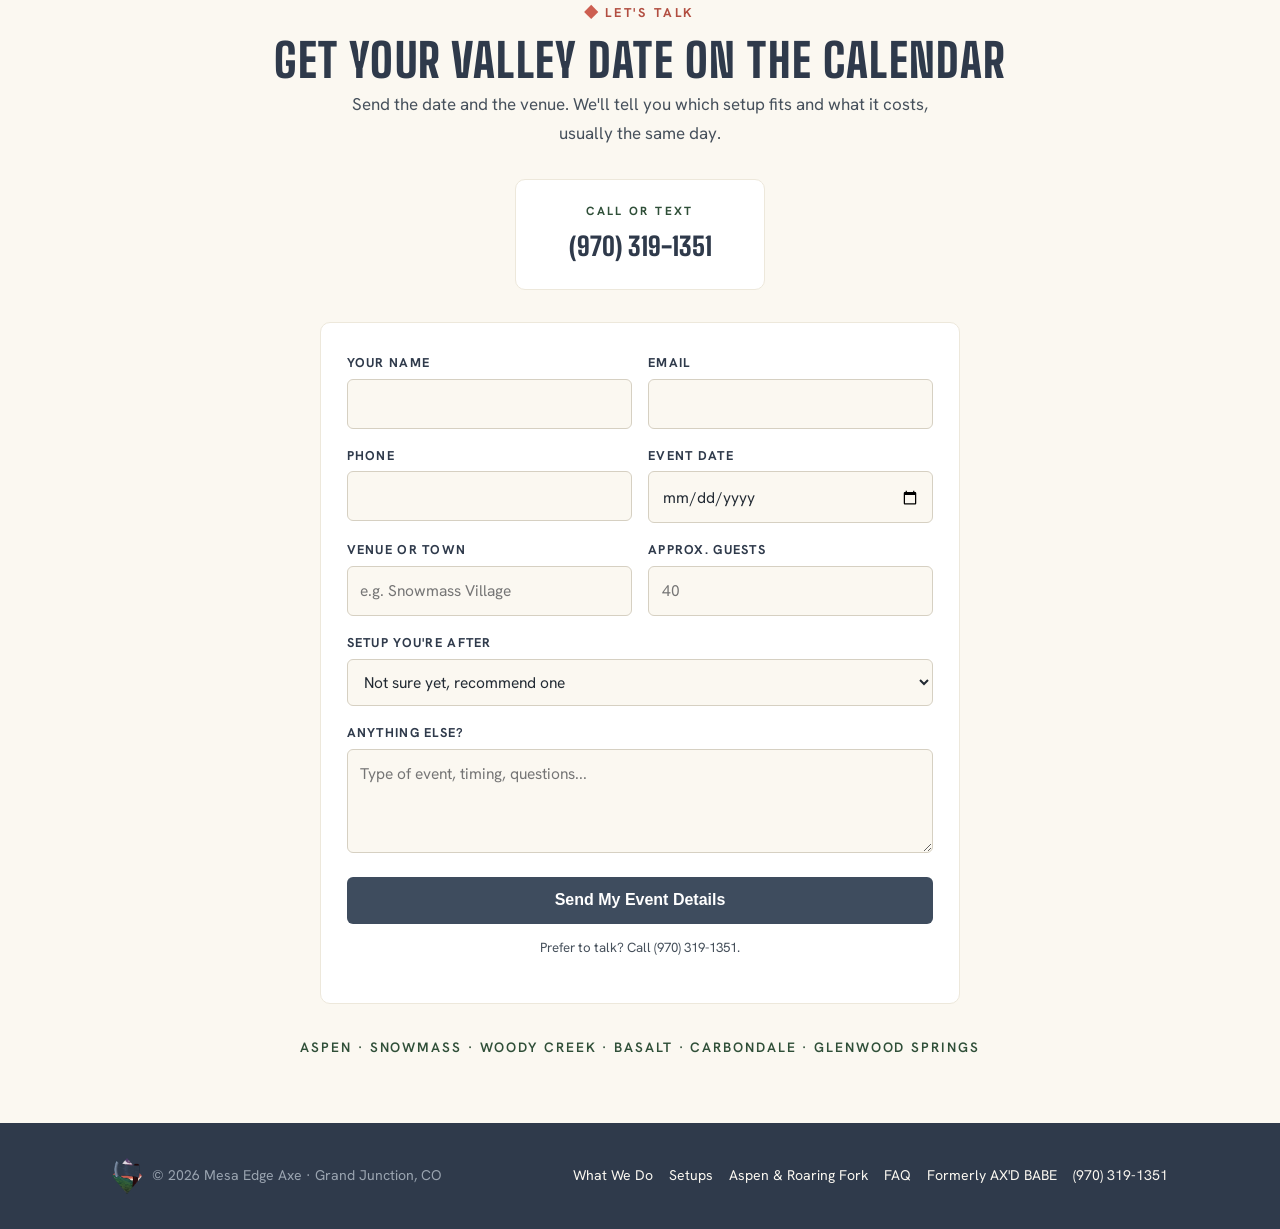
==== commit 9c5d2f36: "Add files via upload" ====
--- a/aspen/index.html
+++ b/aspen/index.html
@@ -29,45 +29,99 @@
       "url": "https://www.mesaedgeaxethrowing.com/aspen/",
       "description": "Mesa Edge Axe brings a mobile axe throwing range to weddings, corporate events and private parties in Aspen, Snowmass Village, Basalt, Carbondale and Glenwood Springs, Colorado.",
       "provider": {
-        "@type": ["LocalBusiness","EntertainmentBusiness"],
+        "@type": [
+          "LocalBusiness",
+          "EntertainmentBusiness"
+        ],
         "@id": "https://www.mesaedgeaxethrowing.com/#business",
         "name": "Mesa Edge Axe",
         "telephone": "+1-970-319-1351",
         "url": "https://www.mesaedgeaxethrowing.com/",
-        "address": {"@type":"PostalAddress","addressLocality":"Grand Junction","addressRegion":"CO","addressCountry":"US"}
+        "address": {
+          "@type": "PostalAddress",
+          "addressLocality": "Grand Junction",
+          "addressRegion": "CO",
+          "addressCountry": "US"
+        }
       },
       "areaServed": [
-        { "@type": "City", "name": "Aspen", "address": {"@type":"PostalAddress","addressRegion":"CO","addressCountry":"US"} },
-        { "@type": "City", "name": "Snowmass Village", "address": {"@type":"PostalAddress","addressRegion":"CO","addressCountry":"US"} },
-        { "@type": "City", "name": "Woody Creek", "address": {"@type":"PostalAddress","addressRegion":"CO","addressCountry":"US"} },
-        { "@type": "City", "name": "Basalt", "address": {"@type":"PostalAddress","addressRegion":"CO","addressCountry":"US"} },
-        { "@type": "City", "name": "Carbondale", "address": {"@type":"PostalAddress","addressRegion":"CO","addressCountry":"US"} },
-        { "@type": "City", "name": "Glenwood Springs", "address": {"@type":"PostalAddress","addressRegion":"CO","addressCountry":"US"} }
+        {
+          "@type": "City",
+          "name": "Aspen",
+          "address": {
+            "@type": "PostalAddress",
+            "addressRegion": "CO",
+            "addressCountry": "US"
+          }
+        },
+        {
+          "@type": "City",
+          "name": "Snowmass Village",
+          "address": {
+            "@type": "PostalAddress",
+            "addressRegion": "CO",
+            "addressCountry": "US"
+          }
+        },
+        {
+          "@type": "City",
+          "name": "Woody Creek",
+          "address": {
+            "@type": "PostalAddress",
+            "addressRegion": "CO",
+            "addressCountry": "US"
+          }
+        },
+        {
+          "@type": "City",
+          "name": "Basalt",
+          "address": {
+            "@type": "PostalAddress",
+            "addressRegion": "CO",
+            "addressCountry": "US"
+          }
+        },
+        {
+          "@type": "City",
+          "name": "Carbondale",
+          "address": {
+            "@type": "PostalAddress",
+            "addressRegion": "CO",
+            "addressCountry": "US"
+          }
+        },
+        {
+          "@type": "City",
+          "name": "Glenwood Springs",
+          "address": {
+            "@type": "PostalAddress",
+            "addressRegion": "CO",
+            "addressCountry": "US"
+          }
+        }
       ],
-      "offers": { "@type": "Offer", "priceCurrency": "USD", "price": "300", "description": "Events start at $300 per hour with a two-hour minimum. Every event is custom quoted." }
+      "offers": {
+        "@type": "Offer",
+        "priceCurrency": "USD",
+        "price": "300",
+        "description": "Events start at $300 per hour with a two-hour minimum. Every event is custom quoted."
+      }
     },
     {
       "@type": "BreadcrumbList",
       "itemListElement": [
-        { "@type": "ListItem", "position": 1, "name": "Mesa Edge Axe", "item": "https://www.mesaedgeaxethrowing.com/" },
-        { "@type": "ListItem", "position": 2, "name": "Aspen & the Roaring Fork Valley", "item": "https://www.mesaedgeaxethrowing.com/aspen/" }
-      ]
-    },
-    {
-      "@type": "FAQPage",
-      "mainEntity": [
-        { "@type": "Question", "name": "Is there an axe throwing place in Aspen?",
-          "acceptedAnswer": { "@type": "Answer", "text": "There is no permanent axe throwing venue in Aspen or the Roaring Fork Valley. Mesa Edge Axe is mobile. We bring a caged trailer range or freestanding target lanes to your venue anywhere from Glenwood Springs to Aspen." } },
-        { "@type": "Question", "name": "Do you set up at private homes in Aspen and Snowmass?",
-          "acceptedAnswer": { "@type": "Answer", "text": "Yes. The freestanding targets work on a lawn, patio or courtyard, and the trailer range parks in a driveway or turnaround. Nothing is driven into the ground and nothing attaches to the house." } },
-        { "@type": "Question", "name": "Can you do a wedding reception in the valley?",
-          "acceptedAnswer": { "@type": "Answer", "text": "Yes. Valley weddings are a large part of what we do. We have run the range at ranch venues including T Lazy 7 Ranch in Aspen. We set up before guests arrive, coach throughout, and tear down at the end." } },
-        { "@type": "Question", "name": "How far in advance should an Aspen event be booked?",
-          "acceptedAnswer": { "@type": "Answer", "text": "Summer weekends in the valley fill early. Reach out as soon as you have a date, even if the rest of the plan is not settled." } },
-        { "@type": "Question", "name": "Is there a travel charge to the Roaring Fork Valley?",
-          "acceptedAnswer": { "@type": "Answer", "text": "Travel is part of the custom quote for every event. Tell us the venue and the quote we send covers it, with no line items added later." } },
-        { "@type": "Question", "name": "Were you AX'D BABE in Carbondale?",
-          "acceptedAnswer": { "@type": "Answer", "text": "Yes. Mesa Edge Axe took over the Carbondale operation that ran as AX'D BABE and rebranded it, then rebuilt it as a fully mobile range." } }
+        {
+          "@type": "ListItem",
+          "position": 1,
+          "name": "Mesa Edge Axe",
+          "item": "https://www.mesaedgeaxethrowing.com/"
+        },
+        {
+          "@type": "ListItem",
+          "position": 2,
+          "name": "Aspen & the Roaring Fork Valley",
+          "item": "https://www.mesaedgeaxethrowing.com/aspen/"
+        }
       ]
     }
   ]
@@ -82,10 +136,13 @@
       <img src="/assets/mesa-edge-axe-logo.png" alt="Mesa Edge Axe logo" width="346" height="420">
       <span>MESA EDGE AXE</span>
     </a>
-    <div class="nav-right">
+    <a class="btn btn-sunset nav-cta" href="/quote/">Get a Quote</a>
+    <div class="nav-links">
+      <a class="nav-link" href="/">Home</a>
       <a class="nav-link" href="/events/">What We Do</a>
-      <a class="nav-link" href="/">Home</a>
-      <a class="btn btn-sunset" href="#contact">Get a Quote</a>
+      <a class="nav-link" href="/setups/">Setups</a>
+      <a class="nav-link" href="/aspen/" aria-current="page">Aspen &amp; Roaring Fork</a>
+      <a class="nav-link" href="/faq/">FAQ</a>
     </div>
   </div>
 </nav>
@@ -216,15 +273,12 @@
     <span class="eyebrow">Valley Questions</span>
     <h2>Aspen-area FAQ</h2>
     <div class="faq">
-      <details><summary>Is there an axe throwing place in Aspen?</summary><p>No. There's no permanent axe range in Aspen or anywhere in the Roaring Fork Valley. Mesa Edge is the mobile version: we bring the range to your venue instead.</p></details>
-      <details><summary>Do you set up at private homes in Aspen and Snowmass?</summary><p>Regularly. The freestanding targets go on a lawn, patio or courtyard, and the trailer parks in a driveway or turnaround if there's room to back in. Nothing gets staked into the ground and nothing is attached to the house.</p></details>
-      <details><summary>Can you do a wedding reception?</summary><p>Yes, and valley weddings are a big part of our summer. We've run the range at ranch venues including T Lazy 7 Ranch in Aspen. We set up before guests arrive so it's ready the moment the reception opens up.</p></details>
-      <details><summary>What about corporate retreats and team events?</summary><p>Works well. It's the rare activity where the people who aren't competitive still have a good time watching. Tell us your headcount and how long you have the group for.</p></details>
+      <details><summary>Is there an axe throwing place in Aspen?</summary><p>No. There is no permanent axe range in Aspen or anywhere in the Roaring Fork Valley. Mesa Edge is the mobile version, so we bring the range to your venue instead.</p></details>
+      <details><summary>Do you set up at private homes in Aspen and Snowmass?</summary><p>Regularly. The freestanding targets go on a lawn or courtyard, and the trailer parks in a driveway or turnaround if there is room to back in.</p></details>
+      <details><summary>Can you do a wedding reception?</summary><p>Yes, and valley weddings are a big part of our summer. We have run the range at ranch venues including T Lazy 7 Ranch in Aspen.</p></details>
       <details><summary>Is there a travel charge up the valley?</summary><p>Travel is built into the quote. You get one number for the whole event before you decide.</p></details>
-      <details><summary>How far ahead should we book?</summary><p>Summer weekends in the valley go early. If you have a date, reach out now. The details can come later.</p></details>
-      <details><summary>Can it run into the evening?</summary><p>Yes. The lanes are lit, so receptions and after-dark parties are no problem.</p></details>
-      <details><summary>Weren't you AX'D BABE?</summary><p>That was the Carbondale range we took over. Same operation, rebranded as Mesa Edge Axe and rebuilt to be fully mobile. <a href="/axd-babe/">More here →</a></p></details>
-    </div>
+    </div>
+    <p style="margin-top:1.6rem"><a href="/faq/"><strong>More questions?</strong> The full FAQ covers pricing, space, safety and travel &rarr;</a></p>
   </div>
 </section>
 
@@ -276,11 +330,13 @@
   <div class="foot-inner">
     <div class="foot-brand">
       <img src="/assets/mesa-edge-axe-logo.png" alt="" width="346" height="420">
-      <span>© 2026 Mesa Edge Axe · Grand Junction, CO</span>
+      <span>&copy; 2026 Mesa Edge Axe &middot; Grand Junction, CO</span>
     </div>
     <div class="foot-links">
       <a href="/events/">What We Do</a>
-      <a href="/">Home</a>
+      <a href="/setups/">Setups</a>
+      <a href="/aspen/">Aspen &amp; Roaring Fork</a>
+      <a href="/faq/">FAQ</a>
       <a href="/axd-babe/">Formerly AX'D BABE</a>
       <a href="tel:+19703191351">(970) 319-1351</a>
     </div>
--- a/assets/style.css
+++ b/assets/style.css
@@ -45,15 +45,40 @@
 
 /* Nav */
 nav{position:sticky;top:0;z-index:50;background:rgba(245,243,238,.94);backdrop-filter:blur(8px);border-bottom:1px solid var(--cloud-deep)}
-.nav-inner{max-width:var(--maxw);margin:0 auto;padding:.65rem 1.4rem;display:flex;align-items:center;justify-content:space-between;gap:1rem}
-.brand{display:flex;align-items:center;gap:.7rem;text-decoration:none}
+.nav-inner{
+  max-width:var(--maxw);margin:0 auto;padding:.65rem 1.4rem;
+  display:flex;align-items:center;gap:1rem;flex-wrap:wrap;
+}
+.brand{display:flex;align-items:center;gap:.7rem;text-decoration:none;order:1;margin-right:auto}
 .brand img{height:44px;width:auto}
 .brand span{font-family:'Big Shoulders','Hanken Grotesk',sans-serif;font-weight:800;font-size:1.35rem;letter-spacing:.04em;color:var(--slate-deep)}
-.nav-right{display:flex;align-items:center;gap:1.1rem}
-.nav-link{font-weight:700;color:var(--slate-deep);text-decoration:none;font-size:.92rem}
+.nav-links{order:2;display:flex;align-items:center;gap:1.15rem}
+.nav-cta{order:3}
+.nav-link{
+  font-weight:700;color:var(--slate-deep);text-decoration:none;font-size:.92rem;
+  white-space:nowrap;padding:.2rem 0;border-bottom:2px solid transparent;
+}
 .nav-link:hover{color:var(--sunset-deep)}
-.nav-right .btn{padding:.55rem 1.1rem;font-size:.9rem}
-@media(max-width:700px){.nav-link{display:none}.brand span{font-size:1.1rem}}
+.nav-link[aria-current="page"]{color:var(--sunset-deep);border-bottom-color:var(--sunset)}
+.nav-inner .btn{padding:.55rem 1.1rem;font-size:.9rem}
+
+@media(max-width:900px){
+  .nav-inner{padding-bottom:0;row-gap:0}
+  .nav-cta{order:2}
+  .nav-links{
+    order:3;flex:0 0 100%;width:100%;
+    justify-content:flex-start;gap:1.35rem;
+    overflow-x:auto;-webkit-overflow-scrolling:touch;
+    scrollbar-width:none;-ms-overflow-style:none;
+    margin:.55rem -1.4rem 0;padding:.55rem 1.4rem;
+    border-top:1px solid var(--cloud-deep);
+  }
+  .nav-links::-webkit-scrollbar{display:none}
+  .nav-link{font-size:.9rem}
+  .brand span{font-size:1.12rem}
+  .brand img{height:38px}
+}
+@media(max-width:400px){.brand span{font-size:1rem}}
 
 /* Hero */
 .hero{padding:4.2rem 0 3.4rem;position:relative;overflow:hidden}
@@ -188,3 +213,26 @@
 footer a:hover{color:var(--sunset)}
 .foot-links{display:flex;gap:1rem;flex-wrap:wrap}
 :focus-visible{outline:3px solid var(--sunset);outline-offset:2px}
+
+
+/* ---------- Comparison table ---------- */
+.cmp-wrap{overflow-x:auto;margin-top:2rem;border:1px solid var(--cloud-deep);border-radius:10px;background:#fff}
+table.cmp{border-collapse:collapse;width:100%;min-width:34rem;font-size:.95rem}
+table.cmp th,table.cmp td{text-align:left;padding:.9rem 1.1rem;border-bottom:1px solid var(--cloud-deep);vertical-align:top}
+table.cmp thead th{
+  font-family:'Big Shoulders','Hanken Grotesk',sans-serif;font-weight:800;text-transform:uppercase;
+  letter-spacing:.04em;font-size:1.15rem;color:var(--slate-deep);background:var(--cloud);
+}
+table.cmp tbody th{font-weight:700;color:var(--slate-deep);width:11rem;background:var(--cloud)}
+table.cmp td{color:var(--muted)}
+table.cmp tr:last-child th,table.cmp tr:last-child td{border-bottom:0}
+
+/* ---------- FAQ groups ---------- */
+.faq-group{margin-bottom:2.6rem}
+.faq-group h3{font-size:1.5rem;margin-bottom:.9rem;color:var(--slate-deep)}
+
+/* ---------- Quote page ---------- */
+.quote-lead{max-width:40rem;margin:0 auto 2rem;color:var(--muted);text-align:center}
+.next-steps{display:grid;grid-template-columns:repeat(3,1fr);gap:1.2rem;max-width:52rem;margin:2.6rem auto 0}
+@media(max-width:720px){.next-steps{grid-template-columns:1fr}}
+.next-steps .step{text-align:left}
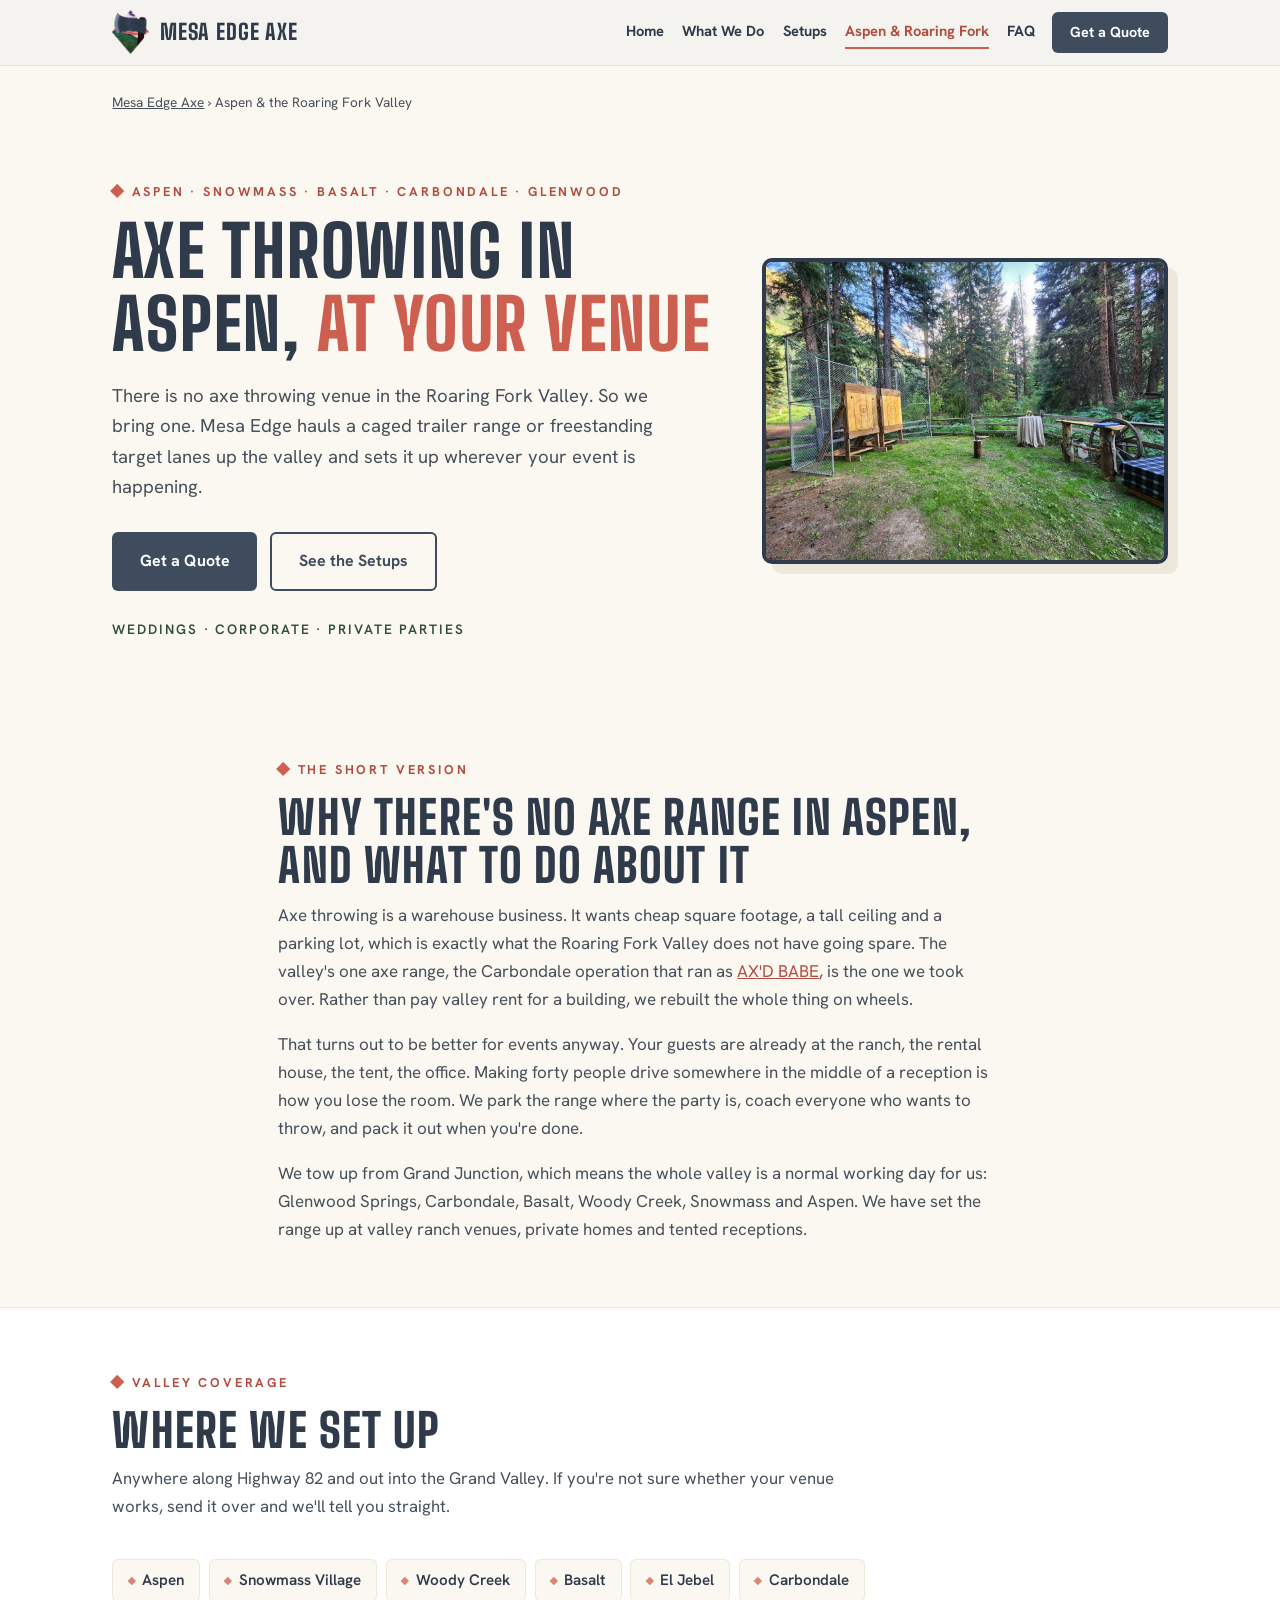
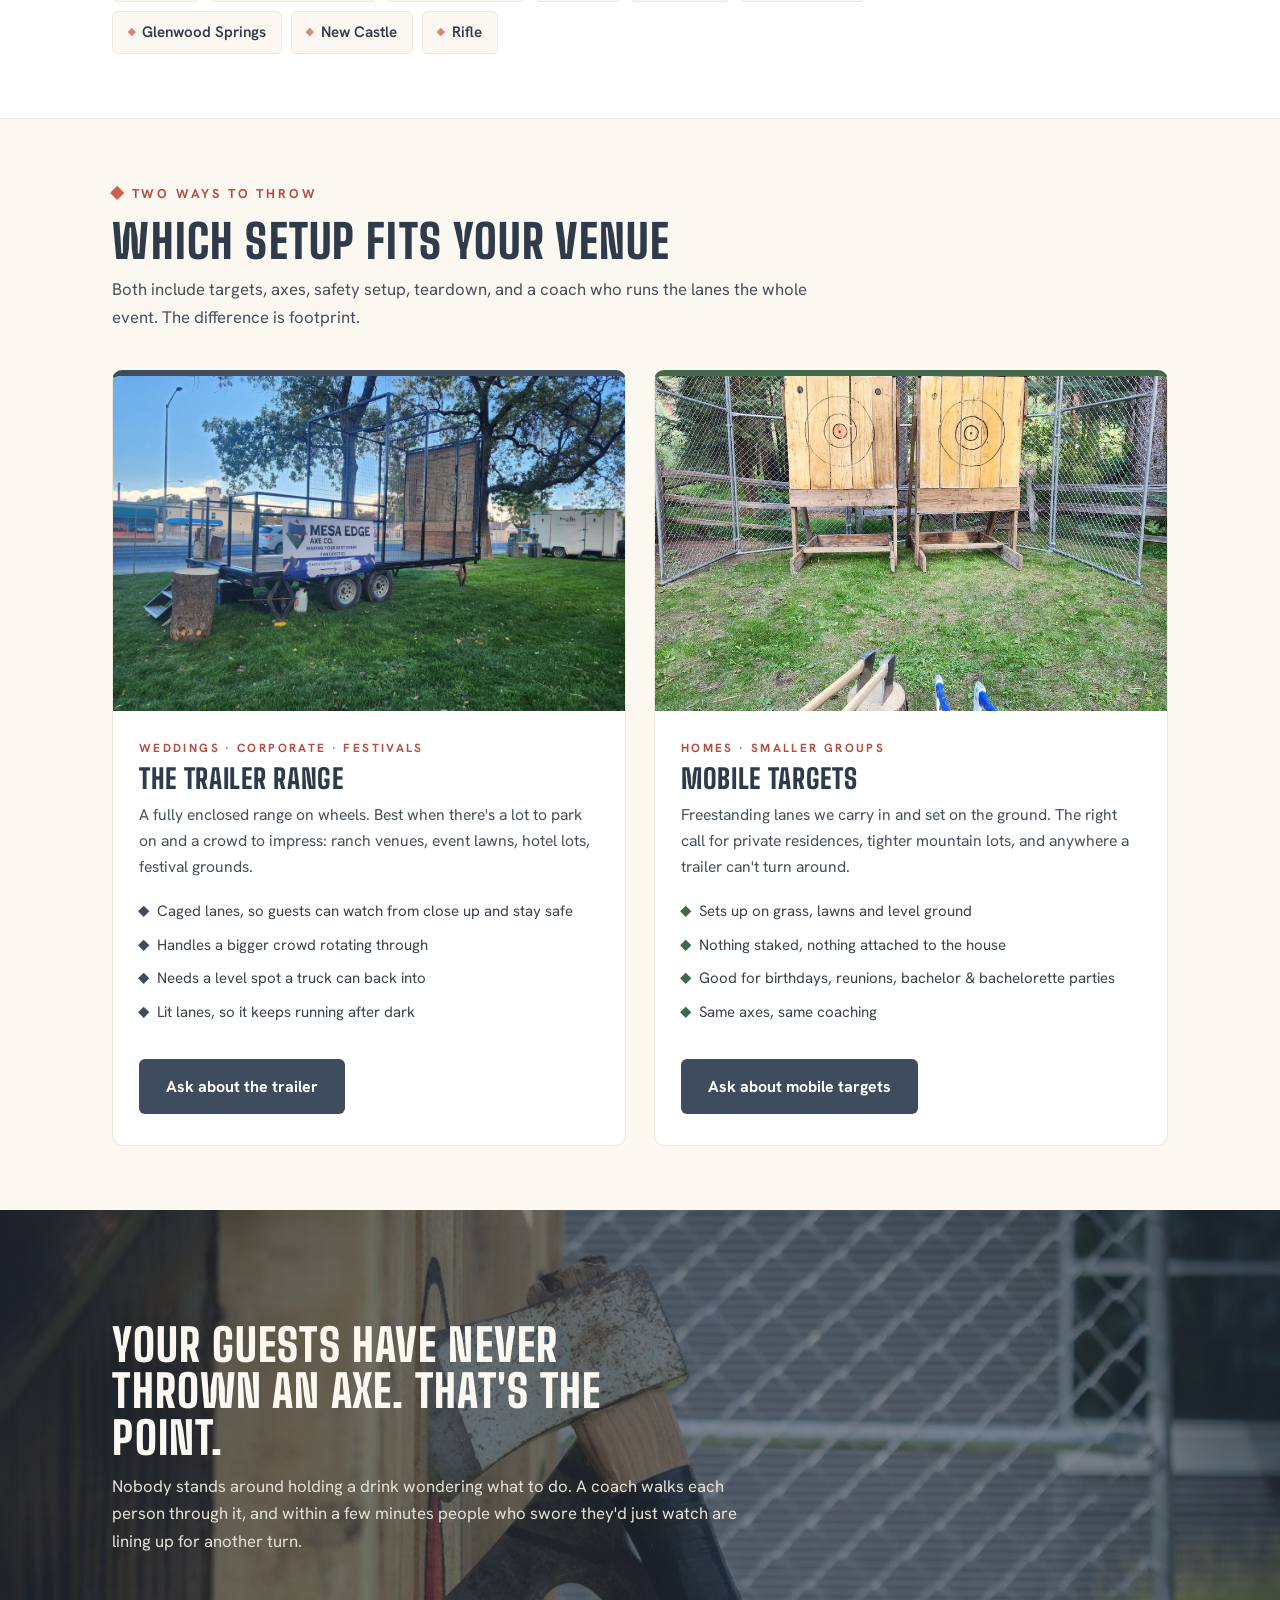
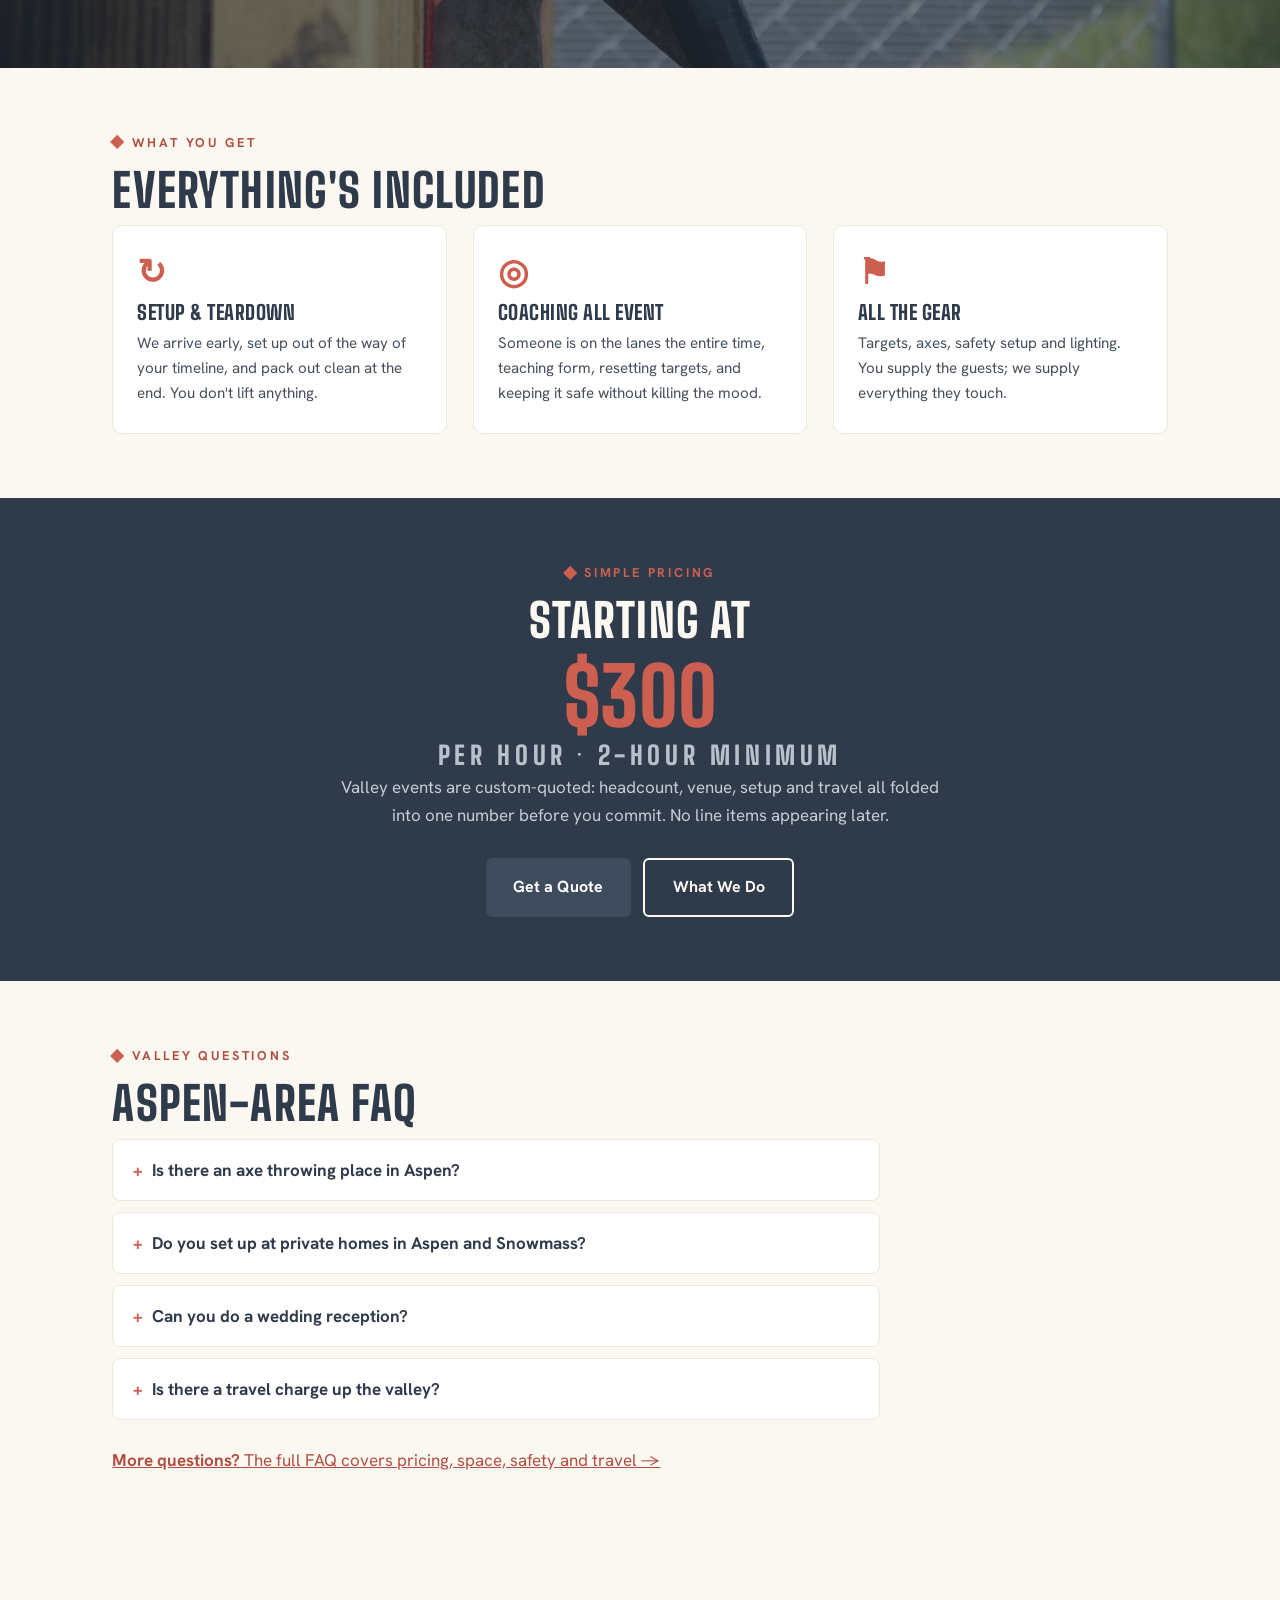
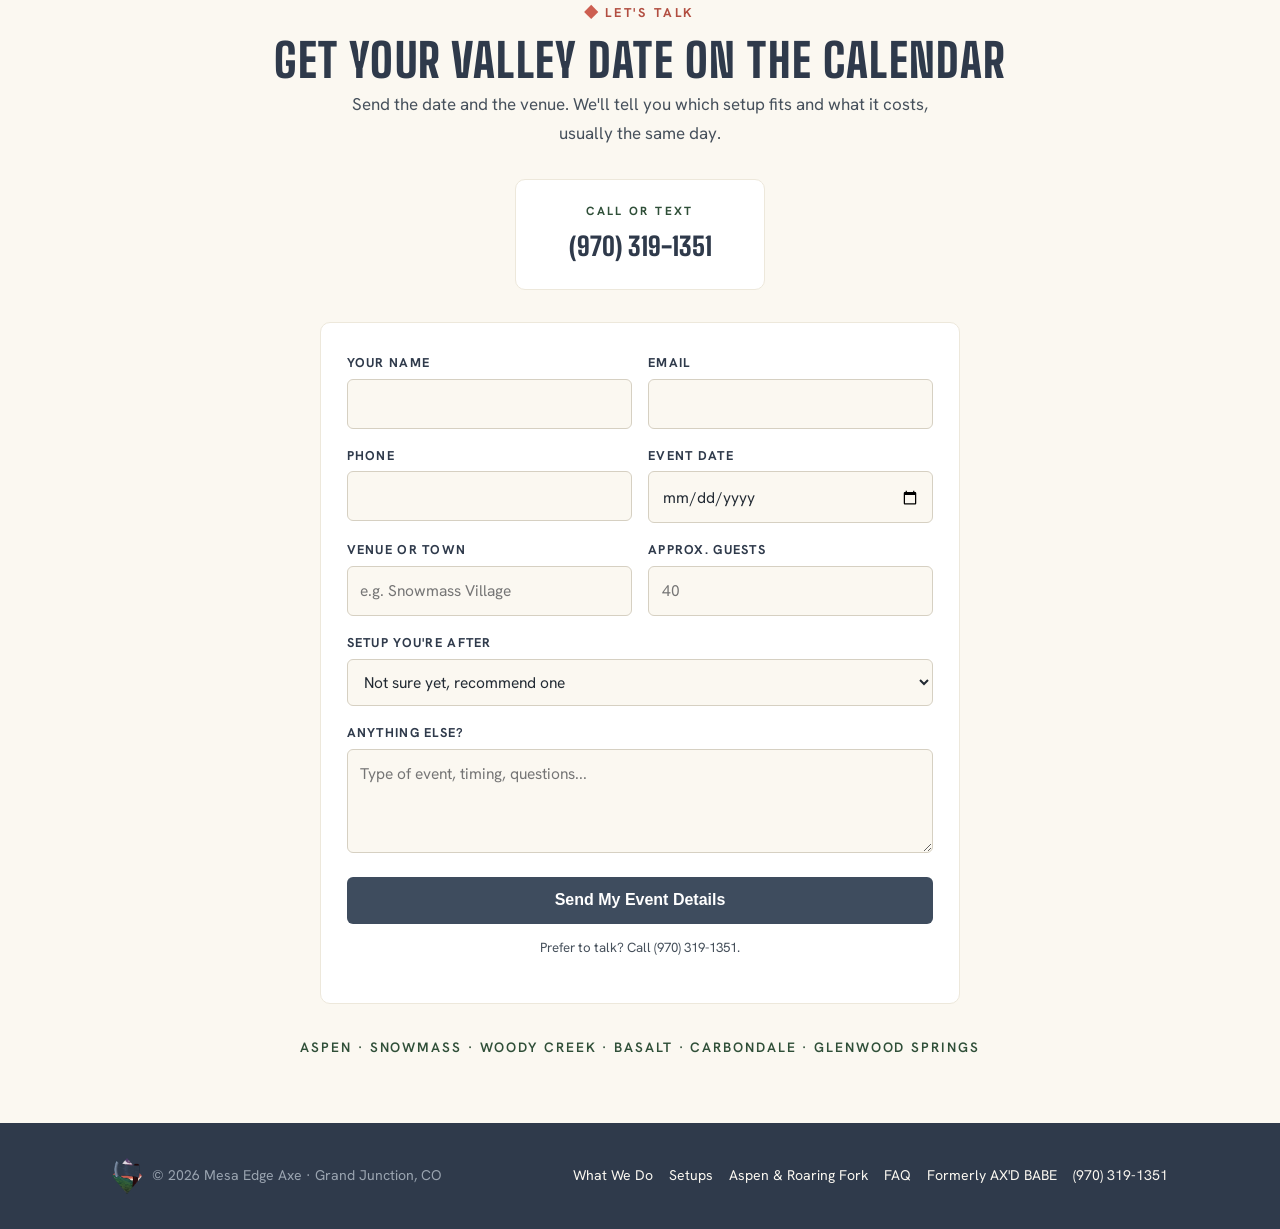
==== commit ed661e2a: "Add files via upload" ====
--- a/aspen/index.html
+++ b/aspen/index.html
@@ -11,7 +11,7 @@
 <meta property="og:description" content="A mobile axe throwing range that comes to your Aspen-area venue. Weddings, corporate events and private parties from Glenwood Springs to Aspen.">
 <meta property="og:type" content="website">
 <meta property="og:url" content="https://www.mesaedgeaxethrowing.com/aspen/">
-<meta property="og:image" content="https://www.mesaedgeaxethrowing.com/assets/aspen-wedding-axe-throwing-t-lazy-7-ranch.jpg">
+<meta property="og:image" content="https://www.mesaedgeaxethrowing.com/assets/aspen-wedding-axe-throwing.jpg">
 <meta name="twitter:card" content="summary_large_image">
 <link rel="icon" type="image/png" href="/assets/mesa-edge-axe-logo.png">
 <link rel="preconnect" href="https://fonts.googleapis.com">
@@ -162,7 +162,7 @@
       <p class="hero-tag">Weddings · Corporate · Private parties</p>
     </div>
     <div class="hero-logo">
-      <img class="hero-photo" src="/assets/aspen-wedding-axe-throwing-t-lazy-7-ranch.jpg" alt="Mesa Edge Axe mobile axe throwing setup at a wedding at T Lazy 7 Ranch in Aspen, Colorado" width="1200" height="900" fetchpriority="high">
+      <img class="hero-photo" src="/assets/aspen-wedding-axe-throwing.jpg" alt="Mesa Edge Axe mobile axe throwing setup at an Aspen wedding" width="1200" height="900" fetchpriority="high">
     </div>
   </div>
 </header>
@@ -173,7 +173,7 @@
     <h2>Why there's no axe range in Aspen, and what to do about it</h2>
     <p>Axe throwing is a warehouse business. It wants cheap square footage, a tall ceiling and a parking lot, which is exactly what the Roaring Fork Valley does not have going spare. The valley's one axe range, the Carbondale operation that ran as <a href="/axd-babe/">AX'D BABE</a>, is the one we took over. Rather than pay valley rent for a building, we rebuilt the whole thing on wheels.</p>
     <p>That turns out to be better for events anyway. Your guests are already at the ranch, the rental house, the tent, the office. Making forty people drive somewhere in the middle of a reception is how you lose the room. We park the range where the party is, coach everyone who wants to throw, and pack it out when you're done.</p>
-    <p>We tow up from Grand Junction, which means the whole valley is a normal working day for us: Glenwood Springs, Carbondale, Basalt, Woody Creek, Snowmass and Aspen. We have set the range up at valley ranch venues including <strong>T Lazy 7 Ranch</strong> in Aspen.</p>
+    <p>We tow up from Grand Junction, which means the whole valley is a normal working day for us: Glenwood Springs, Carbondale, Basalt, Woody Creek, Snowmass and Aspen. We have set the range up at valley ranch venues, private homes and tented receptions.</p>
   </div>
 </section>
 
@@ -218,7 +218,7 @@
         </div>
       </div>
       <div class="setup mobile">
-        <div class="photo"><img src="/assets/aspen-wedding-axe-throwing-targets-t-lazy-7-ranch.jpg" alt="Freestanding Mesa Edge axe throwing targets set up on grass for an Aspen wedding at T Lazy 7 Ranch" width="900" height="1200" loading="lazy"></div>
+        <div class="photo"><img src="/assets/aspen-wedding-axe-throwing-targets.jpg" alt="Freestanding Mesa Edge axe throwing targets set up on grass for an Aspen wedding" width="900" height="1200" loading="lazy"></div>
         <div class="body">
           <span class="kicker">Homes · Smaller groups</span>
           <h3>Mobile Targets</h3>
@@ -275,7 +275,7 @@
     <div class="faq">
       <details><summary>Is there an axe throwing place in Aspen?</summary><p>No. There is no permanent axe range in Aspen or anywhere in the Roaring Fork Valley. Mesa Edge is the mobile version, so we bring the range to your venue instead.</p></details>
       <details><summary>Do you set up at private homes in Aspen and Snowmass?</summary><p>Regularly. The freestanding targets go on a lawn or courtyard, and the trailer parks in a driveway or turnaround if there is room to back in.</p></details>
-      <details><summary>Can you do a wedding reception?</summary><p>Yes, and valley weddings are a big part of our summer. We have run the range at ranch venues including T Lazy 7 Ranch in Aspen.</p></details>
+      <details><summary>Can you do a wedding reception?</summary><p>Yes, and valley weddings are a big part of our summer. We have run the range at ranch venues, private homes and tented receptions up and down the valley.</p></details>
       <details><summary>Is there a travel charge up the valley?</summary><p>Travel is built into the quote. You get one number for the whole event before you decide.</p></details>
     </div>
     <p style="margin-top:1.6rem"><a href="/faq/"><strong>More questions?</strong> The full FAQ covers pricing, space, safety and travel &rarr;</a></p>
